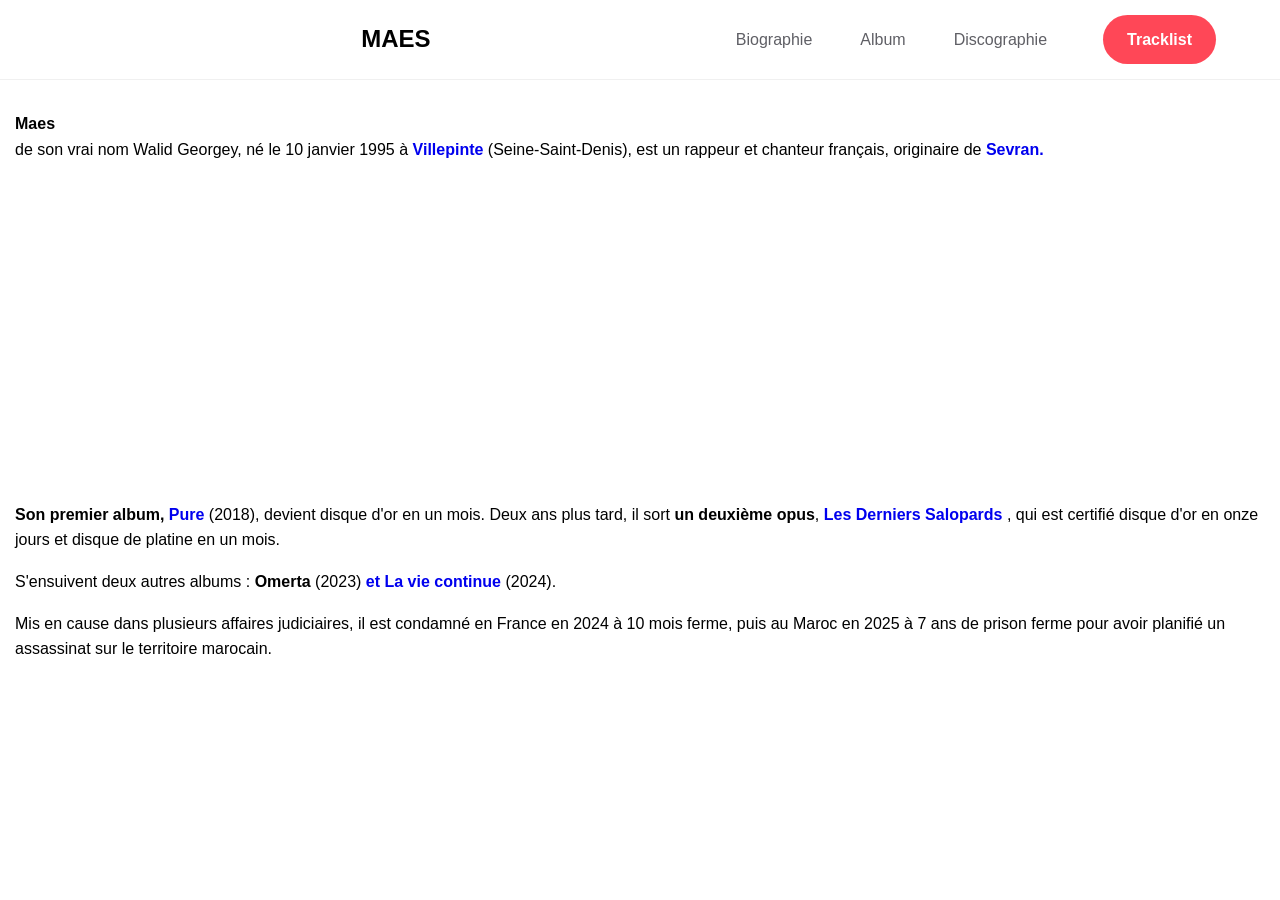
==== index.html @ 3427a64d "Add files via upload" ====
<!DOCTYPE html>
<html lang="fr">

<head>
    <meta charset="UTF-8">
    <meta name="viewport" content="width=device-width, initial-scale=1.0">
    <link rel="stylesheet" href="style.css">
    <title>Maes Pure</title>
</head>

<body>
    <header class="navbar">
        <div class="navbar__container">
            <a href="#" class="navbar__brand"><img class="img" src="media/photo_maes.jpg" alt=""></a>

            <button class="navbar__toggle" id="navbarToggle" aria-label="Open menu" aria-controls="navbarMenu"
                aria-expanded="false">&#x2630;</button>
            <h2>MAES</h2>
            <nav class="navbar__menu" id="navbarMenu">
                <ul class="navbar__list">
                    <li class="navbar__item"><a href="index.html" class="navbar__link">Biographie</a></li>
                    <li class="navbar__item"><a href="#" class="navbar__link">Album</a></li>
                    <li class="navbar__item"><a href="#" class="navbar__link">Discographie</a></li>
                    <li class="navbar__item navbar__item--cta">
                        <a href="tracklist.html" class="navbar__link navbar__link--cta">Tracklist</a>
                    </li>
                </ul>
            </nav>
        </div>
    </header>
    <main>

        <p><strong> Maes</strong><br>de son vrai nom Walid Georgey, né le 10 janvier 1995 à
            <strong><a href="https://fr.wikipedia.org/wiki/Villepinte_(Seine-Saint-Denis)"> Villepinte</a></strong>
            (Seine-Saint-Denis),
            est un rappeur et chanteur français, originaire de
            <strong><a href="https://fr.wikipedia.org/wiki/Sevran">Sevran.</a></strong>
        </p>
        <div style="width: 100%"><iframe width="40%" height="300" frameborder="0" scrolling="no" marginheight="0"
                marginwidth="0"
                src="https://maps.google.com/maps?width=100%25&amp;height=600&amp;hl=en&amp;q=sevran+(Carte%20de%20Sevran)&amp;t=&amp;z=14&amp;ie=UTF8&amp;iwloc=B&amp;output=embed"><a
                    href="https://www.mapsdirections.info/pl/mapa-populacji/"></a></iframe></div>

        <p><strong>Son premier album, <a
                    href="https://www.fnac.com/a12993599/Maes-Pure-Inclus-2-titres-bonus-CD-album">Pure</a> </strong>
            (2018), devient disque d'or en un mois. Deux ans plus tard, il sort <strong>un deuxième opus</strong>,
            <strong><a href="https://www.fnac.com/a14028341/Maes-Les-derniers-salopards-CD-album">Les Derniers
                    Salopards</a></strong> , qui est certifié disque d'or en onze jours et disque de platine en un mois.
        </p>

        <p>S'ensuivent deux autres albums : <strong><a href="https://www.fnac.com/a17751206/Maes-Omerta-CD-album"></a>Omerta</a></strong> (2023) <strong><a href="https://www.fnac.com/a20666385/Maes-La-vie-continue-CD-album">et La vie continue</a></strong> (2024).
        </p>
        Mis en cause dans plusieurs affaires judiciaires, il est condamné en France en 2024 à 10 mois ferme, puis au
        Maroc en 2025 à 7 ans de prison ferme pour avoir planifié un assassinat sur le territoire marocain.

    </main>
    <footer>

    </footer>
</body>
<script src="script.js"></script>

</html>
---- style.css ----
:root {
            --color-background: #ffffff;
            --color-text-primary: #1d1d1f;
            --color-link-secondary: #5f5f65; /* Muted color for secondary links */
            
            /* Bright, attention-grabbing CTA colors */
            --color-cta: #ff4757;
            --color-cta-text: #ffffff;
            --color-cta-shadow: rgba(255, 71, 87, 0.4);

            --font-family-sans-serif: "DM Sans", -apple-system, BlinkMacSystemFont, "Segoe UI", sans-serif;
            --font-weight-bold: 700;
            --navbar-height: 80px;
            --navbar-padding: 1.5rem;
            --container-width: 1200px;
            --transition-speed: 0.2s;
        }

        @import url('https://fonts.googleapis.com/css2?family=DM+Sans:wght@400;700&display=swap');
        
        /*
        ========================================
        Base & Page Styles
        ========================================
        */
        *, *::before, *::after { box-sizing: border-box; }
        body { margin: 0; font-family: var(--font-family-sans-serif); line-height: 1.6; }
        .content { height: 200vh; max-width: var(--container-width); margin: 0 auto; padding: calc(var(--navbar-height) + 2rem) var(--navbar-padding); }
        ul { list-style: none; margin: 0; padding: 0; }
        a { text-decoration: none; transition: color var(--transition-speed) ease; }

        /*
        ========================================
        Main Navbar Structure
        ========================================
        */
        .navbar {
            height: var(--navbar-height); display: flex; align-items: center;
            position: sticky; top: 0; z-index: 1000;
            background-color: var(--color-background); border-bottom: 1px solid #f0f0f0;
        }
        .navbar__container { display: flex; justify-content: space-between; align-items: center; width: 100%; max-width: var(--container-width); margin: 0 auto; padding: 0 var(--navbar-padding); }
        .navbar__brand { font-size: 1.5rem; font-weight: var(--font-weight-bold); color: var(--color-text-primary); }

        /*
        ========================================
        Mobile Menu & Links
        ========================================
        */
        .navbar__toggle { display: block; border: none; background: transparent; cursor: pointer; }
        .navbar__menu { display: none; position: absolute; top: var(--navbar-height); left: 0; width: 100%; background-color: var(--color-background); box-shadow: 0 8px 16px rgba(0,0,0,0.1); }
        .navbar__menu.is-active { display: block; }
        .navbar__item:not(:last-child) { border-bottom: 1px solid #f0f0f0; }

        /* Base styles for all links */
        .navbar__link { display: block; padding: 1.25rem var(--navbar-padding); font-weight: 500; }
        
        /* De-emphasized link color */
        .navbar__link:not(.navbar__link--cta) { color: var(--color-link-secondary); }
        .navbar__link:not(.navbar__link--cta):hover { color: var(--color-text-primary); }
        
        /* CTA button is distinct even on mobile */
        .navbar__link--cta { color: var(--color-cta); font-weight: var(--font-weight-bold); }
        
        :is(.navbar__toggle, .navbar__link):focus-visible { outline: 2px solid var(--color-cta); outline-offset: 2px; border-radius: 4px; }
        
        /*
        ========================================
        Desktop Styles & CTA Emphasis
        ========================================
        */
        @media (min-width: 768px) {
            .navbar__toggle { display: none; }
            .navbar__menu { display: flex; align-items: center; position: static; width: auto; background: none; box-shadow: none; }
            .navbar__list { display: flex; align-items: center; gap: 2rem; }
            .navbar__item:not(:last-child) { border: none; }
            .navbar__link { padding: 0.5rem; position: relative; }
            
            /* Subtle underline for secondary links on desktop */
            .navbar__link:not(.navbar__link--cta)::after {
                content: ''; position: absolute; bottom: -4px; left: 0;
                width: 0; height: 2px; background-color: var(--color-text-primary);
                transition: width var(--transition-speed) ease;
            }
            .navbar__link:not(.navbar__link--cta):hover::after,
            .navbar__link:not(.navbar__link--cta):focus::after { width: 100%; }
            
            /* --- THE CTA BUTTON --- */
            .navbar__item--cta { margin-left: 1rem; }
            .navbar__link--cta {
                color: var(--color-cta-text);
                background-color: var(--color-cta);
                padding: 0.75rem 1.5rem;
                border-radius: 50px;
                transition: transform var(--transition-speed) ease,
                            box-shadow var(--transition-speed) ease;
            }
            /* The "Lift & Glow" effect */
            .navbar__link--cta:hover, .navbar__link--cta:focus-visible {
                transform: translateY(-2px);
                box-shadow: 0 8px 20px var(--color-cta-shadow);
                color: var(--color-cta-text); /* Ensure text stays white on hover */
            }
        }

.img{
    height: 80px;
    border-radius: 50%;
}       
.h2{
    color: #f19925;
    text-align: center;
} 
.main{
    background-color: #191919;

}
main{
    padding: 15px;
}
a:hover{
background-color: #11b043;
color: red;
}
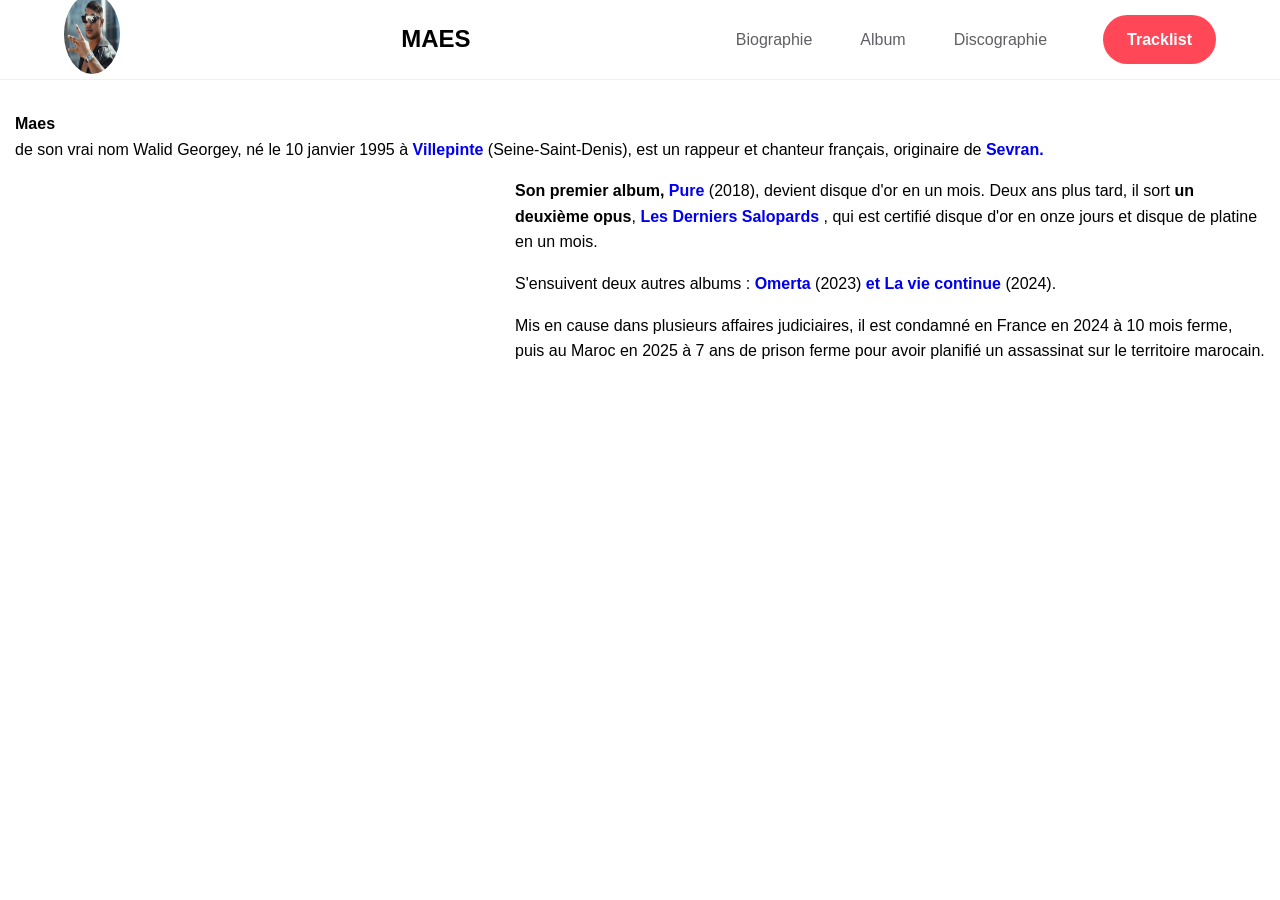
==== commit 0a2f136a: "Add files via upload" ====
--- a/index.html
+++ b/index.html
@@ -5,13 +5,13 @@
     <meta charset="UTF-8">
     <meta name="viewport" content="width=device-width, initial-scale=1.0">
     <link rel="stylesheet" href="style.css">
-    <title>Maes Pure</title>
+    <title>Maes </title>
 </head>
 
 <body>
     <header class="navbar">
         <div class="navbar__container">
-            <a href="#" class="navbar__brand"><img class="img" src="media/photo_maes.jpg" alt=""></a>
+            <a href="#" class="navbar__brand"><img class="img" src="photo_maes.jpg" alt=""></a>
 
             <button class="navbar__toggle" id="navbarToggle" aria-label="Open menu" aria-controls="navbarMenu"
                 aria-expanded="false">&#x2630;</button>
@@ -19,7 +19,7 @@
             <nav class="navbar__menu" id="navbarMenu">
                 <ul class="navbar__list">
                     <li class="navbar__item"><a href="index.html" class="navbar__link">Biographie</a></li>
-                    <li class="navbar__item"><a href="#" class="navbar__link">Album</a></li>
+                    <li class="navbar__item"><a href="album.html" class="navbar__link">Album</a></li>
                     <li class="navbar__item"><a href="#" class="navbar__link">Discographie</a></li>
                     <li class="navbar__item navbar__item--cta">
                         <a href="tracklist.html" class="navbar__link navbar__link--cta">Tracklist</a>
@@ -28,6 +28,16 @@
             </nav>
         </div>
     </header>
+
+
+
+
+
+
+
+
+
+
     <main>
 
         <p><strong> Maes</strong><br>de son vrai nom Walid Georgey, né le 10 janvier 1995 à
@@ -36,7 +46,7 @@
             est un rappeur et chanteur français, originaire de
             <strong><a href="https://fr.wikipedia.org/wiki/Sevran">Sevran.</a></strong>
         </p>
-        <div style="width: 100%"><iframe width="40%" height="300" frameborder="0" scrolling="no" marginheight="0"
+        <div style="width: 100%"><iframe class="flexs" width="40%" height="300" frameborder="0" scrolling="no" marginheight="0"
                 marginwidth="0"
                 src="https://maps.google.com/maps?width=100%25&amp;height=600&amp;hl=en&amp;q=sevran+(Carte%20de%20Sevran)&amp;t=&amp;z=14&amp;ie=UTF8&amp;iwloc=B&amp;output=embed"><a
                     href="https://www.mapsdirections.info/pl/mapa-populacji/"></a></iframe></div>
@@ -48,12 +58,21 @@
                     Salopards</a></strong> , qui est certifié disque d'or en onze jours et disque de platine en un mois.
         </p>
 
-        <p>S'ensuivent deux autres albums : <strong><a href="https://www.fnac.com/a17751206/Maes-Omerta-CD-album"></a>Omerta</a></strong> (2023) <strong><a href="https://www.fnac.com/a20666385/Maes-La-vie-continue-CD-album">et La vie continue</a></strong> (2024).
+        <p>S'ensuivent deux autres albums : <strong><a href="https://www.fnac.com/a17751206/Maes-Omerta-CD-album">Omerta</a></strong> (2023) <strong><a href="https://www.fnac.com/a20666385/Maes-La-vie-continue-CD-album">et La vie continue</a></strong> (2024).
         </p>
-        Mis en cause dans plusieurs affaires judiciaires, il est condamné en France en 2024 à 10 mois ferme, puis au
-        Maroc en 2025 à 7 ans de prison ferme pour avoir planifié un assassinat sur le territoire marocain.
+       <p> Mis en cause dans plusieurs affaires judiciaires, il est condamné en France en 2024 à 10 mois ferme, puis au
+        Maroc en 2025 à 7 ans de prison ferme pour avoir planifié un assassinat sur le territoire marocain.</p><br>
+        
+</main>
+        <!-- <ul>
+            <h2>Album</h2>
+            <li>Pure (2018)</li>
+            <li>Les Derniers Salopards (2020)</li>
+            <li>Réelle vie 3.0 (2021)</li>
+            <li>Omerta (2023)</li>
+            <li>La Vie Continue (2024)</li>
+        </ul> -->
 
-    </main>
     <footer>
 
     </footer>
--- a/style.css
+++ b/style.css
@@ -103,10 +103,7 @@
             }
         }
 
-.img{
-    height: 80px;
-    border-radius: 50%;
-}       
+     
 .h2{
     color: #f19925;
     text-align: center;
@@ -122,3 +119,116 @@
 background-color: #11b043;
 color: red;
 }
+.flexs{
+    float: left;
+    padding: 8px;
+}
+
+
+.container {
+  position: absolute;
+  height: 300px;
+  width: 600px;
+  top: 60px;
+  left: calc(50% - 300px);
+  display: flex;
+  padding-top: 50px;
+}
+
+.card {
+  display: flex;
+  height: 280px;
+  width: 200px;
+  background-color: #17141d;
+  border-radius: 10px;
+  box-shadow: -1rem 0 3rem #000;
+/*   margin-left: -50px; */
+  transition: 0.4s ease-out;
+  position: relative;
+  left: 0px;
+}
+
+.card:not(:first-child) {
+    margin-left: -50px;
+}
+
+.card:hover {
+  transform: translateY(-20px);
+  transition: 0.4s ease-out;
+}
+
+.card:hover ~ .card {
+  position: relative;
+  left: 50px;
+  transition: 0.4s ease-out;
+}
+
+.title {
+  color: white;
+  font-weight: 300;
+  position: absolute;
+  left: 20px;
+  top: 15px;
+}
+
+.bar {
+  position: absolute;
+  top: 100px;
+  left: 20px;
+  height: 5px;
+  width: 150px;
+}
+
+.emptybar {
+  background-color: #2e3033;
+  width: 100%;
+  height: 100%;
+}
+
+.filledbar {
+  position: absolute;
+  top: 0px;
+  z-index: 3;
+  width: 0px;
+  height: 100%;
+  background: rgb(0,154,217);
+  background: linear-gradient(90deg, rgba(0,154,217,1) 0%, rgba(217,147,0,1) 65%, rgba(255,186,0,1) 100%);
+  transition: 0.6s ease-out;
+}
+
+.card:hover .filledbar {
+  width: 120px;
+  transition: 0.4s ease-out;
+}
+
+.circle {
+  position: absolute;
+  top: 150px;
+  left: calc(50% - 60px);
+}
+
+.stroke {
+  stroke: white;
+  stroke-dasharray: 360;
+  stroke-dashoffset: 360;
+  transition: 0.6s ease-out;
+}
+
+svg {
+  fill: #17141d;
+  stroke-width: 2px;
+}
+
+.card:hover .stroke {
+  stroke-dashoffset: 100;
+  transition: 0.6s ease-out;
+}
+
+img{
+    width: 70%;
+}
+
+.img{
+    height: 80px;
+    border-radius: 50%;
+}  
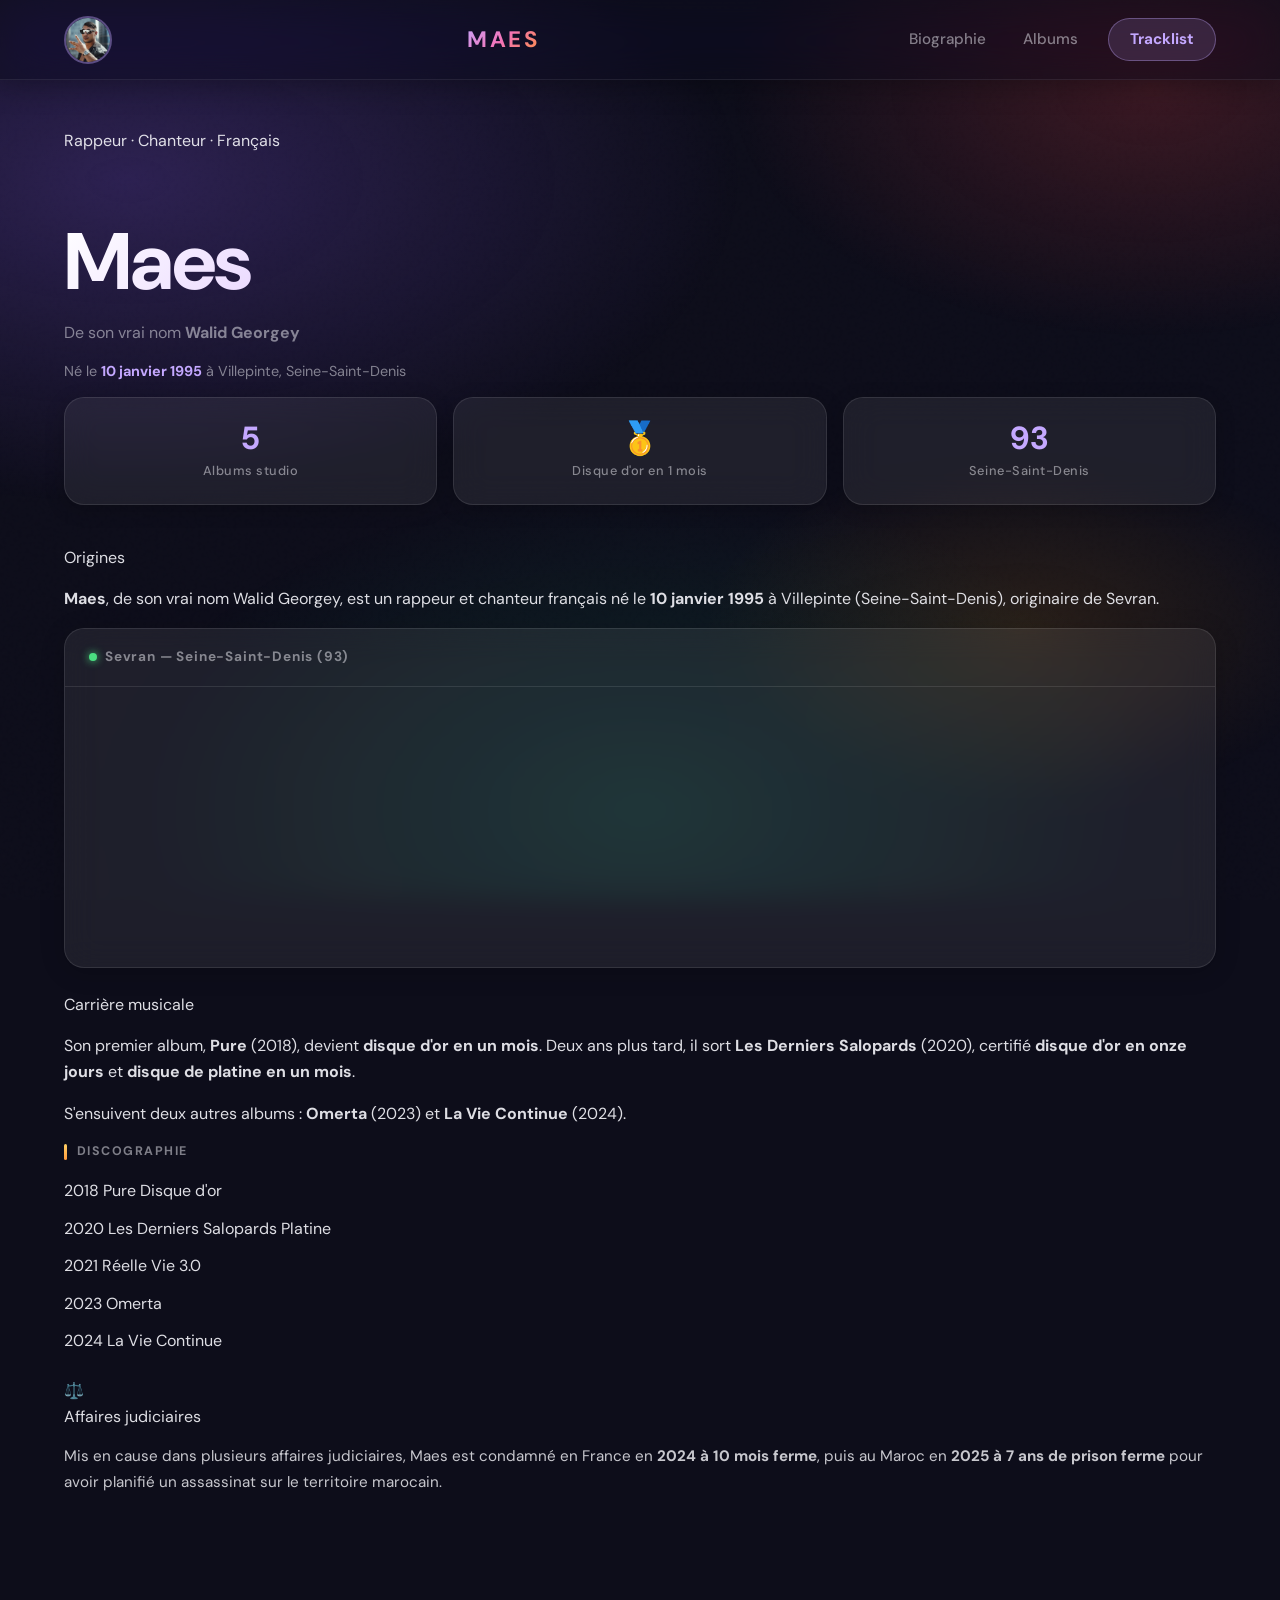
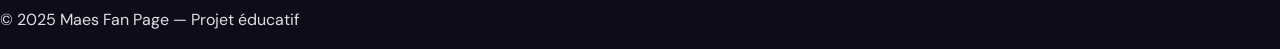
==== commit 28ba6177: "push" ====
--- a/index.html
+++ b/index.html
@@ -1,82 +1,180 @@
-<!DOCTYPE html>
-<html lang="fr">
-
-<head>
-    <meta charset="UTF-8">
-    <meta name="viewport" content="width=device-width, initial-scale=1.0">
-    <link rel="stylesheet" href="style.css">
-    <title>Maes </title>
-</head>
-
-<body>
-    <header class="navbar">
-        <div class="navbar__container">
-            <a href="#" class="navbar__brand"><img class="img" src="photo_maes.jpg" alt=""></a>
-
-            <button class="navbar__toggle" id="navbarToggle" aria-label="Open menu" aria-controls="navbarMenu"
-                aria-expanded="false">&#x2630;</button>
-            <h2>MAES</h2>
-            <nav class="navbar__menu" id="navbarMenu">
-                <ul class="navbar__list">
-                    <li class="navbar__item"><a href="index.html" class="navbar__link">Biographie</a></li>
-                    <li class="navbar__item"><a href="album.html" class="navbar__link">Album</a></li>
-                    <li class="navbar__item"><a href="#" class="navbar__link">Discographie</a></li>
-                    <li class="navbar__item navbar__item--cta">
-                        <a href="tracklist.html" class="navbar__link navbar__link--cta">Tracklist</a>
-                    </li>
-                </ul>
-            </nav>
-        </div>
-    </header>
-
-
-
-
-
-
-
-
-
-
-    <main>
-
-        <p><strong> Maes</strong><br>de son vrai nom Walid Georgey, né le 10 janvier 1995 à
-            <strong><a href="https://fr.wikipedia.org/wiki/Villepinte_(Seine-Saint-Denis)"> Villepinte</a></strong>
-            (Seine-Saint-Denis),
-            est un rappeur et chanteur français, originaire de
-            <strong><a href="https://fr.wikipedia.org/wiki/Sevran">Sevran.</a></strong>
-        </p>
-        <div style="width: 100%"><iframe class="flexs" width="40%" height="300" frameborder="0" scrolling="no" marginheight="0"
-                marginwidth="0"
-                src="https://maps.google.com/maps?width=100%25&amp;height=600&amp;hl=en&amp;q=sevran+(Carte%20de%20Sevran)&amp;t=&amp;z=14&amp;ie=UTF8&amp;iwloc=B&amp;output=embed"><a
-                    href="https://www.mapsdirections.info/pl/mapa-populacji/"></a></iframe></div>
-
-        <p><strong>Son premier album, <a
-                    href="https://www.fnac.com/a12993599/Maes-Pure-Inclus-2-titres-bonus-CD-album">Pure</a> </strong>
-            (2018), devient disque d'or en un mois. Deux ans plus tard, il sort <strong>un deuxième opus</strong>,
-            <strong><a href="https://www.fnac.com/a14028341/Maes-Les-derniers-salopards-CD-album">Les Derniers
-                    Salopards</a></strong> , qui est certifié disque d'or en onze jours et disque de platine en un mois.
-        </p>
-
-        <p>S'ensuivent deux autres albums : <strong><a href="https://www.fnac.com/a17751206/Maes-Omerta-CD-album">Omerta</a></strong> (2023) <strong><a href="https://www.fnac.com/a20666385/Maes-La-vie-continue-CD-album">et La vie continue</a></strong> (2024).
-        </p>
-       <p> Mis en cause dans plusieurs affaires judiciaires, il est condamné en France en 2024 à 10 mois ferme, puis au
-        Maroc en 2025 à 7 ans de prison ferme pour avoir planifié un assassinat sur le territoire marocain.</p><br>
-        
-</main>
-        <!-- <ul>
-            <h2>Album</h2>
-            <li>Pure (2018)</li>
-            <li>Les Derniers Salopards (2020)</li>
-            <li>Réelle vie 3.0 (2021)</li>
-            <li>Omerta (2023)</li>
-            <li>La Vie Continue (2024)</li>
-        </ul> -->
-
-    <footer>
-
-    </footer>
-</body>
-<script src="script.js"></script>
-
+<!DOCTYPE html>
+<html lang="fr">
+<head>
+    <meta charset="UTF-8">
+    <meta name="viewport" content="width=device-width, initial-scale=1.0">
+    <title>Maes — Biographie</title>
+    <link rel="preconnect" href="https://fonts.googleapis.com">
+    <link href="https://fonts.googleapis.com/css2?family=DM+Sans:wght@400;500;700&display=swap" rel="stylesheet">
+    <link rel="stylesheet" href="style.css">
+</head>
+<body>
+
+    <!-- NAVBAR -->
+    <header class="navbar">
+        <div class="navbar__container">
+            <a href="index.html" class="navbar__brand">
+                <img src="photo_maes.jpg" alt="Photo de Maes">
+            </a>
+
+            <button class="navbar__toggle" id="navbarToggle"
+                aria-label="Ouvrir le menu" aria-controls="navbarMenu" aria-expanded="false">
+                &#x2630;
+            </button>
+
+            <h2 class="navbar__title">MAES</h2>
+
+            <nav class="navbar__menu" id="navbarMenu">
+                <ul class="navbar__list">
+                    <li class="navbar__item">
+                        <a href="index.html" class="navbar__link">Biographie</a>
+                    </li>
+                    <li class="navbar__item">
+                        <a href="album.html" class="navbar__link">Albums</a>
+                    </li>
+                    <!-- <li class="navbar__item">
+                        <a href="#" class="navbar__link">Discographie</a>
+                    </li> -->
+                    <li class="navbar__item navbar__item--cta">
+                        <a href="tracklist.html" class="navbar__link navbar__link--cta">Tracklist</a>
+                    </li>
+                </ul>
+            </nav>
+        </div>
+    </header>
+    <!-- MAIN CONTENT -->
+    <main class="page-wrapper">
+
+        <!-- HERO -->
+        <section class="hero">
+            <span class="hero__tag">Rappeur · Chanteur · Français</span>
+            <h1 class="hero__name">Maes</h1>
+            <p class="hero__real-name">De son vrai nom <strong>Walid Georgey</strong></p>
+            <p class="hero__born">Né le <strong>10 janvier 1995</strong> à Villepinte, Seine-Saint-Denis</p>
+        </section>
+
+        <!-- STATS -->
+        <div class="stats" role="list">
+            <div class="stat-card" role="listitem">
+                <div class="stat-card__number">5</div>
+                <div class="stat-card__label">Albums studio</div>
+            </div>
+            <div class="stat-card" role="listitem">
+                <div class="stat-card__number">🥇</div>
+                <div class="stat-card__label">Disque d'or en 1 mois</div>
+            </div>
+            <div class="stat-card" role="listitem">
+                <div class="stat-card__number">93</div>
+                <div class="stat-card__label">Seine-Saint-Denis</div>
+            </div>
+        </div>
+
+        <!-- BIO CARD 1 -->
+        <article class="bio-card">
+            <div class="bio-card__title">Origines</div>
+            <p>
+                <strong>Maes</strong>, de son vrai nom Walid Georgey, est un rappeur et chanteur français
+                né le <strong>10 janvier 1995</strong> à
+                <a href="https://fr.wikipedia.org/wiki/Villepinte_(Seine-Saint-Denis)" target="_blank" rel="noopener">Villepinte</a>
+                (Seine-Saint-Denis), originaire de
+                <a href="https://fr.wikipedia.org/wiki/Sevran" target="_blank" rel="noopener">Sevran</a>.
+            </p>
+        </article>
+
+        <!-- MAP CARD -->
+        <div class="map-card">
+            <div class="map-card__header">
+                <div class="map-card__dot"></div>
+                Sevran — Seine-Saint-Denis (93)
+            </div>
+            <iframe
+                src="https://maps.google.com/maps?width=100%25&height=600&hl=fr&q=sevran&t=&z=14&ie=UTF8&iwloc=B&output=embed"
+                title="Carte de Sevran"
+                loading="lazy"
+                referrerpolicy="no-referrer-when-downgrade">
+            </iframe>
+        </div>
+
+        <!-- BIO CARD 2 -->
+        <article class="bio-card">
+            <div class="bio-card__title">Carrière musicale</div>
+            <p>
+                Son premier album,
+                <a href="https://www.fnac.com/a12993599/Maes-Pure-Inclus-2-titres-bonus-CD-album" target="_blank" rel="noopener"><strong>Pure</strong></a>
+                (2018), devient <strong>disque d'or en un mois</strong>.
+                Deux ans plus tard, il sort
+                <a href="https://www.fnac.com/a14028341/Maes-Les-derniers-salopards-CD-album" target="_blank" rel="noopener"><strong>Les Derniers Salopards</strong></a>
+                (2020), certifié <strong>disque d'or en onze jours</strong> et
+                <strong>disque de platine en un mois</strong>.
+            </p>
+            <p style="margin-top: 1rem;">
+                S'ensuivent deux autres albums :
+                <a href="https://www.fnac.com/a17751206/Maes-Omerta-CD-album" target="_blank" rel="noopener"><strong>Omerta</strong></a>
+                (2023) et
+                <a href="https://www.fnac.com/a20666385/Maes-La-vie-continue-CD-album" target="_blank" rel="noopener"><strong>La Vie Continue</strong></a>
+                (2024).
+            </p>
+        </article>
+
+        <!-- DISCOGRAPHY TIMELINE -->
+        <section class="timeline">
+            <div class="timeline__title">Discographie</div>
+            <ul class="timeline__list">
+                <li class="timeline__item">
+                    <span class="timeline__year">2018</span>
+                    <span class="timeline__album">Pure</span>
+                    <span class="timeline__badge badge--gold">Disque d'or</span>
+                </li>
+                <li class="timeline__item">
+                    <span class="timeline__year">2020</span>
+                    <span class="timeline__album">Les Derniers Salopards</span>
+                    <span class="timeline__badge badge--platinum">Platine</span>
+                </li>
+                <li class="timeline__item">
+                    <span class="timeline__year">2021</span>
+                    <span class="timeline__album">Réelle Vie 3.0</span>
+                </li>
+                <li class="timeline__item">
+                    <span class="timeline__year">2023</span>
+                    <span class="timeline__album">Omerta</span>
+                </li>
+                <li class="timeline__item">
+                    <span class="timeline__year">2024</span>
+                    <span class="timeline__album">La Vie Continue</span>
+                </li>
+            </ul>
+        </section>
+
+        <!-- ALERT CARD -->
+        <aside class="alert-card" role="note" aria-label="Affaires judiciaires">
+            <div class="alert-card__icon">⚖️</div>
+            <div>
+                <div class="alert-card__label">Affaires judiciaires</div>
+                <p>
+                    Mis en cause dans plusieurs affaires judiciaires, Maes est condamné en France en
+                    <strong>2024 à 10 mois ferme</strong>, puis au Maroc en <strong>2025 à 7 ans de prison ferme</strong>
+                    pour avoir planifié un assassinat sur le territoire marocain.
+                </p>
+            </div>
+        </aside>
+
+    </main>
+
+    <footer class="footer">
+        <p>© 2025 Maes Fan Page — Projet éducatif</p>
+    </footer>
+
+    <script>
+        document.addEventListener("DOMContentLoaded", function () {
+            const toggle = document.getElementById("navbarToggle");
+            const menu = document.getElementById("navbarMenu");
+            if (toggle && menu) {
+                toggle.addEventListener("click", function () {
+                    const open = menu.classList.toggle("is-active");
+                    toggle.setAttribute("aria-expanded", open);
+                });
+            }
+        });
+    </script>
+</body>
 </html>
--- a/style.css
+++ b/style.css
@@ -1,234 +1,821 @@
-:root {
-            --color-background: #ffffff;
-            --color-text-primary: #1d1d1f;
-            --color-link-secondary: #5f5f65; /* Muted color for secondary links */
-            
-            /* Bright, attention-grabbing CTA colors */
-            --color-cta: #ff4757;
-            --color-cta-text: #ffffff;
-            --color-cta-shadow: rgba(255, 71, 87, 0.4);
-
-            --font-family-sans-serif: "DM Sans", -apple-system, BlinkMacSystemFont, "Segoe UI", sans-serif;
-            --font-weight-bold: 700;
-            --navbar-height: 80px;
-            --navbar-padding: 1.5rem;
-            --container-width: 1200px;
-            --transition-speed: 0.2s;
-        }
-
-        @import url('https://fonts.googleapis.com/css2?family=DM+Sans:wght@400;700&display=swap');
-        
-        /*
-        ========================================
-        Base & Page Styles
-        ========================================
-        */
-        *, *::before, *::after { box-sizing: border-box; }
-        body { margin: 0; font-family: var(--font-family-sans-serif); line-height: 1.6; }
-        .content { height: 200vh; max-width: var(--container-width); margin: 0 auto; padding: calc(var(--navbar-height) + 2rem) var(--navbar-padding); }
-        ul { list-style: none; margin: 0; padding: 0; }
-        a { text-decoration: none; transition: color var(--transition-speed) ease; }
-
-        /*
-        ========================================
-        Main Navbar Structure
-        ========================================
-        */
-        .navbar {
-            height: var(--navbar-height); display: flex; align-items: center;
-            position: sticky; top: 0; z-index: 1000;
-            background-color: var(--color-background); border-bottom: 1px solid #f0f0f0;
-        }
-        .navbar__container { display: flex; justify-content: space-between; align-items: center; width: 100%; max-width: var(--container-width); margin: 0 auto; padding: 0 var(--navbar-padding); }
-        .navbar__brand { font-size: 1.5rem; font-weight: var(--font-weight-bold); color: var(--color-text-primary); }
-
-        /*
-        ========================================
-        Mobile Menu & Links
-        ========================================
-        */
-        .navbar__toggle { display: block; border: none; background: transparent; cursor: pointer; }
-        .navbar__menu { display: none; position: absolute; top: var(--navbar-height); left: 0; width: 100%; background-color: var(--color-background); box-shadow: 0 8px 16px rgba(0,0,0,0.1); }
-        .navbar__menu.is-active { display: block; }
-        .navbar__item:not(:last-child) { border-bottom: 1px solid #f0f0f0; }
-
-        /* Base styles for all links */
-        .navbar__link { display: block; padding: 1.25rem var(--navbar-padding); font-weight: 500; }
-        
-        /* De-emphasized link color */
-        .navbar__link:not(.navbar__link--cta) { color: var(--color-link-secondary); }
-        .navbar__link:not(.navbar__link--cta):hover { color: var(--color-text-primary); }
-        
-        /* CTA button is distinct even on mobile */
-        .navbar__link--cta { color: var(--color-cta); font-weight: var(--font-weight-bold); }
-        
-        :is(.navbar__toggle, .navbar__link):focus-visible { outline: 2px solid var(--color-cta); outline-offset: 2px; border-radius: 4px; }
-        
-        /*
-        ========================================
-        Desktop Styles & CTA Emphasis
-        ========================================
-        */
-        @media (min-width: 768px) {
-            .navbar__toggle { display: none; }
-            .navbar__menu { display: flex; align-items: center; position: static; width: auto; background: none; box-shadow: none; }
-            .navbar__list { display: flex; align-items: center; gap: 2rem; }
-            .navbar__item:not(:last-child) { border: none; }
-            .navbar__link { padding: 0.5rem; position: relative; }
-            
-            /* Subtle underline for secondary links on desktop */
-            .navbar__link:not(.navbar__link--cta)::after {
-                content: ''; position: absolute; bottom: -4px; left: 0;
-                width: 0; height: 2px; background-color: var(--color-text-primary);
-                transition: width var(--transition-speed) ease;
-            }
-            .navbar__link:not(.navbar__link--cta):hover::after,
-            .navbar__link:not(.navbar__link--cta):focus::after { width: 100%; }
-            
-            /* --- THE CTA BUTTON --- */
-            .navbar__item--cta { margin-left: 1rem; }
-            .navbar__link--cta {
-                color: var(--color-cta-text);
-                background-color: var(--color-cta);
-                padding: 0.75rem 1.5rem;
-                border-radius: 50px;
-                transition: transform var(--transition-speed) ease,
-                            box-shadow var(--transition-speed) ease;
-            }
-            /* The "Lift & Glow" effect */
-            .navbar__link--cta:hover, .navbar__link--cta:focus-visible {
-                transform: translateY(-2px);
-                box-shadow: 0 8px 20px var(--color-cta-shadow);
-                color: var(--color-cta-text); /* Ensure text stays white on hover */
-            }
-        }
-
-     
-.h2{
-    color: #f19925;
-    text-align: center;
-} 
-.main{
-    background-color: #191919;
-
-}
-main{
-    padding: 15px;
-}
-a:hover{
-background-color: #11b043;
-color: red;
-}
-.flexs{
-    float: left;
-    padding: 8px;
-}
-
-
-.container {
-  position: absolute;
-  height: 300px;
-  width: 600px;
-  top: 60px;
-  left: calc(50% - 300px);
-  display: flex;
-  padding-top: 50px;
-}
-
-.card {
-  display: flex;
-  height: 280px;
-  width: 200px;
-  background-color: #17141d;
-  border-radius: 10px;
-  box-shadow: -1rem 0 3rem #000;
-/*   margin-left: -50px; */
-  transition: 0.4s ease-out;
-  position: relative;
-  left: 0px;
-}
-
-.card:not(:first-child) {
-    margin-left: -50px;
-}
-
-.card:hover {
-  transform: translateY(-20px);
-  transition: 0.4s ease-out;
-}
-
-.card:hover ~ .card {
-  position: relative;
-  left: 50px;
-  transition: 0.4s ease-out;
-}
-
-.title {
-  color: white;
-  font-weight: 300;
-  position: absolute;
-  left: 20px;
-  top: 15px;
-}
-
-.bar {
-  position: absolute;
-  top: 100px;
-  left: 20px;
-  height: 5px;
-  width: 150px;
-}
-
-.emptybar {
-  background-color: #2e3033;
-  width: 100%;
-  height: 100%;
-}
-
-.filledbar {
-  position: absolute;
-  top: 0px;
-  z-index: 3;
-  width: 0px;
-  height: 100%;
-  background: rgb(0,154,217);
-  background: linear-gradient(90deg, rgba(0,154,217,1) 0%, rgba(217,147,0,1) 65%, rgba(255,186,0,1) 100%);
-  transition: 0.6s ease-out;
-}
-
-.card:hover .filledbar {
-  width: 120px;
-  transition: 0.4s ease-out;
-}
-
-.circle {
-  position: absolute;
-  top: 150px;
-  left: calc(50% - 60px);
-}
-
-.stroke {
-  stroke: white;
-  stroke-dasharray: 360;
-  stroke-dashoffset: 360;
-  transition: 0.6s ease-out;
-}
-
-svg {
-  fill: #17141d;
-  stroke-width: 2px;
-}
-
-.card:hover .stroke {
-  stroke-dashoffset: 100;
-  transition: 0.6s ease-out;
-}
-
-img{
-    width: 70%;
-}
-
-.img{
-    height: 80px;
-    border-radius: 50%;
-}  +/* ================================================
+   IMPORT FONT
+================================================ */
+@import url('https://fonts.googleapis.com/css2?family=DM+Sans:wght@300;400;500;700&display=swap');
+
+/* ================================================
+   VARIABLES
+================================================ */
+:root {
+    --color-background:      #0d0d1a;
+    --color-text-primary:    rgba(240, 240, 245, 0.92);
+    --color-text-muted:      rgba(240, 240, 245, 0.50);
+    --color-accent:          #c4a8ff;
+    --color-cta:             rgba(196, 168, 255, 0.15);
+    --color-cta-text:        #c4a8ff;
+    --color-cta-shadow:      rgba(196, 168, 255, 0.25);
+    --glass-bg:              rgba(255, 255, 255, 0.05);
+    --glass-border:          rgba(255, 255, 255, 0.10);
+    --blur:                  16px;
+    --radius:                20px;
+    --transition:            0.25s ease;
+    --navbar-height:         80px;
+    --container-width:       1200px;
+    --navbar-padding:        1.5rem;
+}
+
+/* ================================================
+   RESET & BASE
+================================================ */
+*, *::before, *::after { box-sizing: border-box; }
+
+body {
+    margin: 0;
+    font-family: 'DM Sans', -apple-system, BlinkMacSystemFont, 'Segoe UI', sans-serif;
+    line-height: 1.6;
+    min-height: 100vh;
+    background: var(--color-background);
+    color: var(--color-text-primary);
+    overflow-x: hidden;
+}
+
+ul  { list-style: none; margin: 0; padding: 0; }
+img { display: block; }
+
+a {
+    text-decoration: none;
+    color: inherit;
+    transition: color var(--transition);
+}
+
+/* ================================================
+   BACKGROUND ORBS
+================================================ */
+body::before {
+    content: '';
+    position: fixed;
+    inset: 0;
+    background:
+        radial-gradient(ellipse 80% 60% at 10% 20%, rgba(139, 92, 246, 0.25)  0%, transparent 60%),
+        radial-gradient(ellipse 60% 50% at 90% 10%, rgba(239, 68,  68,  0.20) 0%, transparent 55%),
+        radial-gradient(ellipse 70% 60% at 50% 90%, rgba(16,  185, 129, 0.15) 0%, transparent 60%),
+        radial-gradient(ellipse 50% 40% at 80% 70%, rgba(245, 158, 11,  0.12) 0%, transparent 50%);
+    z-index: 0;
+    pointer-events: none;
+}
+
+/* Grain subtil */
+body::after {
+    content: '';
+    position: fixed;
+    inset: 0;
+    background-image: url("data:image/svg+xml,%3Csvg viewBox='0 0 256 256' xmlns='http://www.w3.org/2000/svg'%3E%3Cfilter id='noise'%3E%3CfeTurbulence type='fractalNoise' baseFrequency='0.9' numOctaves='4' stitchTiles='stitch'/%3E%3C/filter%3E%3Crect width='100%25' height='100%25' filter='url(%23noise)' opacity='0.04'/%3E%3C/svg%3E");
+    opacity: 0.4;
+    z-index: 0;
+    pointer-events: none;
+}
+
+/* ================================================
+   GLASS UTILITY
+================================================ */
+.glass {
+    background:            var(--glass-bg);
+    border:                1px solid var(--glass-border);
+    backdrop-filter:       blur(var(--blur));
+    -webkit-backdrop-filter: blur(var(--blur));
+    border-radius:         var(--radius);
+}
+
+/* ================================================
+   NAVBAR
+================================================ */
+.navbar {
+    height: var(--navbar-height);
+    display: flex;
+    align-items: center;
+    position: sticky;
+    top: 0;
+    z-index: 1000;
+    background: rgba(13, 13, 26, 0.55);
+    backdrop-filter: blur(24px) saturate(180%);
+    -webkit-backdrop-filter: blur(24px) saturate(180%);
+    border-bottom: 1px solid rgba(255, 255, 255, 0.08);
+    box-shadow: 0 4px 30px rgba(0, 0, 0, 0.3);
+}
+
+.navbar__container {
+    display: flex;
+    justify-content: space-between;
+    align-items: center;
+    width: 100%;
+    max-width: var(--container-width);
+    margin: 0 auto;
+    padding: 0 var(--navbar-padding);
+}
+
+.navbar__brand { text-decoration: none; }
+
+.navbar__brand img {
+    height: 48px;
+    width: 48px;
+    border-radius: 50%;
+    object-fit: cover;
+    border: 2px solid rgba(196, 168, 255, 0.4);
+    transition: border-color 0.3s ease, box-shadow 0.3s ease;
+}
+
+.navbar__brand img:hover {
+    border-color: rgba(196, 168, 255, 0.9);
+    box-shadow: 0 0 16px rgba(196, 168, 255, 0.4);
+}
+
+.navbar__title {
+    font-size: 1.4rem;
+    font-weight: 700;
+    margin: 0;
+    background: linear-gradient(135deg, #c4a8ff 0%, #f472b6 50%, #fb923c 100%);
+    -webkit-background-clip: text;
+    -webkit-text-fill-color: transparent;
+    background-clip: text;
+    letter-spacing: 0.12em;
+}
+
+.navbar__toggle {
+    display: block;
+    border: 1px solid rgba(255, 255, 255, 0.15);
+    background: rgba(255, 255, 255, 0.07);
+    color: rgba(240, 240, 245, 0.88);
+    cursor: pointer;
+    border-radius: 8px;
+    padding: 0.4rem 0.7rem;
+    font-size: 1.1rem;
+    transition: background var(--transition);
+}
+
+.navbar__toggle:hover { background: rgba(255, 255, 255, 0.14); }
+
+.navbar__menu {
+    display: none;
+    position: absolute;
+    top: var(--navbar-height);
+    left: 0;
+    width: 100%;
+    background: rgba(13, 13, 26, 0.85);
+    backdrop-filter: blur(20px);
+    -webkit-backdrop-filter: blur(20px);
+    border-bottom: 1px solid rgba(255, 255, 255, 0.08);
+    box-shadow: 0 8px 32px rgba(0, 0, 0, 0.4);
+}
+
+.navbar__menu.is-active { display: block; }
+
+.navbar__item:not(:last-child) {
+    border-bottom: 1px solid rgba(255, 255, 255, 0.06);
+}
+
+.navbar__link {
+    display: block;
+    padding: 1.1rem var(--navbar-padding);
+    font-weight: 500;
+    font-size: 0.95rem;
+    color: var(--color-text-muted);
+    transition: color var(--transition), background var(--transition);
+}
+
+.navbar__link:hover {
+    color: var(--color-text-primary);
+    background: rgba(255, 255, 255, 0.05);
+}
+
+.navbar__link--cta {
+    color: var(--color-accent);
+    font-weight: 700;
+}
+
+:is(.navbar__toggle, .navbar__link):focus-visible {
+    outline: 2px solid var(--color-accent);
+    outline-offset: 2px;
+    border-radius: 4px;
+}
+
+@media (min-width: 768px) {
+    .navbar__toggle { display: none; }
+
+    .navbar__menu {
+        display: flex !important;
+        align-items: center;
+        position: static;
+        width: auto;
+        background: none;
+        backdrop-filter: none;
+        border: none;
+        box-shadow: none;
+    }
+
+    .navbar__list {
+        display: flex;
+        align-items: center;
+        gap: 0.5rem;
+    }
+
+    .navbar__item:not(:last-child) { border: none; }
+
+    .navbar__link {
+        padding: 0.5rem 0.9rem;
+        border-radius: 8px;
+    }
+
+    .navbar__link:hover {
+        background: rgba(255, 255, 255, 0.08);
+    }
+
+    .navbar__item--cta { margin-left: 0.5rem; }
+
+    .navbar__link--cta {
+        background: rgba(196, 168, 255, 0.15);
+        border: 1px solid rgba(196, 168, 255, 0.35);
+        padding: 0.55rem 1.3rem;
+        border-radius: 50px;
+        color: var(--color-accent);
+        transition: background var(--transition), box-shadow var(--transition), transform var(--transition);
+    }
+
+    .navbar__link--cta:hover {
+        background: rgba(196, 168, 255, 0.28);
+        box-shadow: 0 4px 20px var(--color-cta-shadow);
+        transform: translateY(-1px);
+    }
+}
+
+/* ================================================
+   PAGE WRAPPER
+================================================ */
+.page-wrapper {
+    position: relative;
+    z-index: 1;
+    max-width: var(--container-width);
+    margin: 0 auto;
+    padding: 3rem 1.5rem 5rem;
+}
+
+/* ================================================
+   PAGE HEADER
+================================================ */
+.page-header {
+    text-align: center;
+    margin-bottom: 3.5rem;
+}
+
+.page-header__eyebrow {
+    display: inline-block;
+    font-size: 0.78rem;
+    font-weight: 700;
+    letter-spacing: 0.2em;
+    text-transform: uppercase;
+    color: rgba(196, 168, 255, 0.8);
+    background: rgba(196, 168, 255, 0.1);
+    border: 1px solid rgba(196, 168, 255, 0.25);
+    padding: 0.35rem 1rem;
+    border-radius: 50px;
+    margin-bottom: 1rem;
+}
+
+.page-header__title {
+    font-size: clamp(2rem, 5vw, 3.2rem);
+    font-weight: 700;
+    margin: 0 0 0.75rem;
+    background: linear-gradient(135deg, #ffffff 0%, rgba(240, 240, 245, 0.75) 100%);
+    -webkit-background-clip: text;
+    -webkit-text-fill-color: transparent;
+    background-clip: text;
+    line-height: 1.2;
+}
+
+.page-header__subtitle {
+    font-size: 1rem;
+    color: var(--color-text-muted);
+    margin: 0;
+    font-weight: 400;
+}
+
+/* ================================================
+   HERO
+================================================ */
+.hero__name {
+    font-size: clamp(2.8rem, 8vw, 5rem);
+    font-weight: 700;
+    letter-spacing: -0.02em;
+    line-height: 1.05;
+    background: linear-gradient(135deg, #ffffff 0%, #d0a8ff 50%, #ff8591 100%);
+    -webkit-background-clip: text;
+    -webkit-text-fill-color: transparent;
+    background-clip: text;
+    margin-bottom: 0.5rem;
+}
+
+.hero__real-name {
+    font-size: 1rem;
+    color: var(--color-text-muted);
+    margin-bottom: 0.25rem;
+}
+
+.hero__born {
+    font-size: 0.9rem;
+    color: var(--color-text-muted);
+}
+
+.hero__born strong { color: var(--color-accent); }
+
+/* ================================================
+   STATS ROW
+================================================ */
+.stats {
+    display: grid;
+    grid-template-columns: repeat(3, 1fr);
+    gap: 1rem;
+    margin-bottom: 2.5rem;
+}
+
+.stat-card {
+    background: rgba(255, 255, 255, 0.07);
+    border: 1px solid var(--glass-border);
+    backdrop-filter: blur(var(--blur));
+    -webkit-backdrop-filter: blur(var(--blur));
+    border-radius: var(--radius);
+    padding: 1.4rem 1rem;
+    text-align: center;
+    box-shadow: 0 4px 20px rgba(0, 0, 0, 0.20);
+    transition: transform var(--transition), box-shadow var(--transition);
+}
+
+.stat-card:hover {
+    transform: translateY(-4px);
+    box-shadow: 0 10px 30px rgba(0, 0, 0, 0.30);
+}
+
+.stat-card__number {
+    font-size: 2rem;
+    font-weight: 700;
+    color: var(--color-accent);
+    line-height: 1.1;
+}
+
+.stat-card__label {
+    font-size: 0.8rem;
+    color: var(--color-text-muted);
+    margin-top: 0.3rem;
+    font-weight: 500;
+    letter-spacing: 0.04em;
+}
+
+/* ================================================
+   MAP CARD
+================================================ */
+.map-card {
+    background: rgba(255, 255, 255, 0.07);
+    border: 1px solid var(--glass-border);
+    backdrop-filter: blur(var(--blur));
+    -webkit-backdrop-filter: blur(var(--blur));
+    border-radius: var(--radius);
+    overflow: hidden;
+    margin-bottom: 1.5rem;
+    box-shadow: 0 4px 24px rgba(0, 0, 0, 0.20);
+}
+
+.map-card__header {
+    padding: 1.1rem 1.5rem;
+    border-bottom: 1px solid var(--glass-border);
+    display: flex;
+    align-items: center;
+    gap: 0.5rem;
+    font-size: 0.85rem;
+    font-weight: 700;
+    color: var(--color-text-muted);
+    letter-spacing: 0.06em;
+}
+
+.map-card__dot {
+    width: 8px;
+    height: 8px;
+    border-radius: 50%;
+    background: #4ade80;
+    box-shadow: 0 0 8px #4ade80;
+}
+
+.map-card iframe {
+    display: block;
+    width: 100%;
+    height: 280px;
+    border: none;
+}
+
+/* ================================================
+   ALERT CARD
+================================================ */
+.alert-card p {
+    font-size: 0.95rem;
+    color: rgba(240, 240, 245, 0.82);
+    line-height: 1.7;
+}
+
+/* ================================================
+   TIMELINE DISCOGRAPHIE
+================================================ */
+.timeline { margin-bottom: 1.5rem; }
+
+.timeline__title {
+    font-size: 0.78rem;
+    font-weight: 700;
+    letter-spacing: 0.12em;
+    text-transform: uppercase;
+    color: var(--color-text-muted);
+    margin-bottom: 1rem;
+    display: flex;
+    align-items: center;
+    gap: 0.6rem;
+}
+
+.timeline__title::before {
+    content: "";
+    display: inline-block;
+    width: 3px;
+    height: 16px;
+    border-radius: 4px;
+    background: linear-gradient(to bottom, #ffd166, #ff9a3c);
+}
+
+.timeline__list {
+    display: flex;
+    flex-direction: column;
+    gap: 0.75rem;
+}
+
+/* ================================================
+   GRILLE DES ALBUMS (album.html)
+================================================ */
+.albums-grid {
+    display: grid;
+    grid-template-columns: repeat(auto-fill, minmax(200px, 1fr));
+    gap: 1.5rem;
+}
+
+@media (min-width: 900px) {
+    .albums-grid { grid-template-columns: repeat(5, 1fr); }
+}
+
+@media (max-width: 480px) {
+    .albums-grid { grid-template-columns: repeat(2, 1fr); gap: 1rem; }
+}
+
+/* ================================================
+   CARTE ALBUM
+================================================ */
+.album-card {
+    position: relative;
+    background: var(--glass-bg);
+    backdrop-filter: blur(var(--blur)) saturate(160%);
+    -webkit-backdrop-filter: blur(var(--blur)) saturate(160%);
+    border: 1px solid var(--glass-border);
+    border-radius: var(--radius);
+    overflow: hidden;
+    display: flex;
+    flex-direction: column;
+    transition: transform 0.35s cubic-bezier(0.34, 1.56, 0.64, 1), box-shadow 0.35s ease, border-color 0.35s ease;
+    cursor: pointer;
+}
+
+.album-card:hover {
+    transform: translateY(-10px) scale(1.02);
+    box-shadow: 0 24px 60px rgba(0, 0, 0, 0.5), 0 0 0 1px rgba(255, 255, 255, 0.15);
+}
+
+.album-card--pure:hover      { box-shadow: 0 24px 60px rgba(139, 92,  246, 0.35), 0 0 0 1px rgba(139, 92,  246, 0.3); }
+.album-card--salopards:hover { box-shadow: 0 24px 60px rgba(239, 68,  68,  0.35), 0 0 0 1px rgba(239, 68,  68,  0.3); }
+.album-card--reelle:hover    { box-shadow: 0 24px 60px rgba(16,  185, 129, 0.35), 0 0 0 1px rgba(16,  185, 129, 0.3); }
+.album-card--omerta:hover    { box-shadow: 0 24px 60px rgba(245, 158, 11,  0.35), 0 0 0 1px rgba(245, 158, 11,  0.3); }
+.album-card--vie:hover       { box-shadow: 0 24px 60px rgba(244, 114, 182, 0.35), 0 0 0 1px rgba(244, 114, 182, 0.3); }
+
+.album-card__cover-wrapper {
+    position: relative;
+    width: 100%;
+    aspect-ratio: 1 / 1;
+    overflow: hidden;
+}
+
+.album-card__cover {
+    width: 100%;
+    height: 100%;
+    object-fit: cover;
+    display: block;
+    transition: transform 0.5s ease;
+}
+
+.album-card:hover .album-card__cover { transform: scale(1.08); }
+
+.album-card__cover-overlay {
+    position: absolute;
+    inset: 0;
+    background: linear-gradient(to bottom, transparent 40%, rgba(13, 13, 26, 0.85) 100%);
+}
+
+.album-card__body { padding: 1rem 1.1rem 0.7rem; }
+
+.album-card__year {
+    font-size: 0.72rem;
+    font-weight: 700;
+    letter-spacing: 0.1em;
+    text-transform: uppercase;
+    color: var(--color-text-muted);
+    margin: 0 0 0.3rem;
+}
+
+.album-card__title {
+    font-size: 1.05rem;
+    font-weight: 700;
+    color: rgba(240, 240, 245, 0.92);
+    margin: 0;
+    line-height: 1.3;
+}
+
+.album-card__tracks {
+    font-size: 0.8rem;
+    color: rgba(240, 240, 245, 0.45);
+    margin: 0;
+}
+
+.album-card__popularity { margin: 0.1rem 0 0.6rem; }
+
+.album-card__pop-label {
+    font-size: 0.7rem;
+    color: rgba(240, 240, 245, 0.4);
+    margin-bottom: 0.3rem;
+    display: flex;
+    justify-content: space-between;
+}
+
+.album-card__pop-track {
+    height: 3px;
+    background: rgba(255, 255, 255, 0.08);
+    border-radius: 99px;
+    overflow: hidden;
+}
+
+.album-card__pop-fill {
+    height: 100%;
+    border-radius: 99px;
+    transition: width 0.6s cubic-bezier(0.34, 1.56, 0.64, 1);
+}
+
+.album-card--pure      .album-card__pop-fill { background: linear-gradient(90deg, #8b5cf6, #c4a8ff); width: 72%; }
+.album-card--salopards .album-card__pop-fill { background: linear-gradient(90deg, #ef4444, #f87171); width: 88%; }
+.album-card--reelle    .album-card__pop-fill { background: linear-gradient(90deg, #10b981, #34d399); width: 65%; }
+.album-card--omerta    .album-card__pop-fill { background: linear-gradient(90deg, #f59e0b, #fbbf24); width: 79%; }
+.album-card--vie       .album-card__pop-fill { background: linear-gradient(90deg, #f472b6, #f9a8d4); width: 93%; }
+
+.album-card__spotify {
+    display: flex;
+    align-items: center;
+    justify-content: center;
+    gap: 8px;
+    margin: 0 1.1rem 1.1rem;
+    padding: 0.6rem 1rem;
+    background: linear-gradient(135deg, rgba(29, 185, 84, 0.25), rgba(29, 185, 84, 0.12));
+    border: 1px solid rgba(29, 185, 84, 0.35);
+    border-radius: 50px;
+    color: #4ade80;
+    font-size: 0.82rem;
+    font-weight: 600;
+    text-decoration: none;
+    transition: background var(--transition), box-shadow var(--transition), transform var(--transition), color var(--transition);
+    white-space: nowrap;
+}
+
+.album-card__spotify:hover {
+    background: linear-gradient(135deg, rgba(29, 185, 84, 0.45), rgba(29, 185, 84, 0.25));
+    box-shadow: 0 6px 20px rgba(29, 185, 84, 0.3);
+    transform: translateY(-1px);
+    color: #86efac;
+}
+
+.album-card__spotify svg { flex-shrink: 0; fill: currentColor; }
+
+@media (max-width: 480px) {
+    .album-card__title   { font-size: 0.9rem; }
+    .album-card__body    { padding: 0.8rem 0.8rem 0.6rem; }
+    .album-card__spotify { margin: 0 0.8rem 0.8rem; font-size: 0.75rem; padding: 0.5rem 0.7rem; }
+}
+
+/* ================================================
+   TABS ALBUM (tracklist.html)
+================================================ */
+.album-tabs {
+    display: flex;
+    flex-wrap: wrap;
+    gap: 0.6rem;
+    justify-content: center;
+    margin-bottom: 2.5rem;
+}
+
+.album-tab {
+    padding: 0.5rem 1.2rem;
+    border-radius: 50px;
+    border: 1px solid rgba(255, 255, 255, 0.12);
+    background: rgba(255, 255, 255, 0.05);
+    color: var(--color-text-muted);
+    font-size: 0.85rem;
+    font-weight: 600;
+    font-family: 'DM Sans', sans-serif;
+    cursor: pointer;
+    transition: all var(--transition);
+    letter-spacing: 0.03em;
+}
+
+.album-tab:hover {
+    background: rgba(255, 255, 255, 0.10);
+    color: var(--color-text-primary);
+    border-color: rgba(255, 255, 255, 0.2);
+}
+
+.album-tab.is-active { color: #fff; border-color: transparent; }
+
+.album-tab[data-album="pure"].is-active {
+    background: linear-gradient(135deg, rgba(139, 92,  246, 0.6), rgba(139, 92,  246, 0.3));
+    border-color: rgba(139, 92,  246, 0.5);
+    box-shadow: 0 4px 20px rgba(139, 92,  246, 0.3);
+}
+
+.album-tab[data-album="salopards"].is-active {
+    background: linear-gradient(135deg, rgba(239, 68,  68,  0.6), rgba(239, 68,  68,  0.3));
+    border-color: rgba(239, 68,  68,  0.5);
+    box-shadow: 0 4px 20px rgba(239, 68,  68,  0.3);
+}
+
+.album-tab[data-album="omerta"].is-active {
+    background: linear-gradient(135deg, rgba(245, 158, 11,  0.6), rgba(245, 158, 11,  0.3));
+    border-color: rgba(245, 158, 11,  0.5);
+    box-shadow: 0 4px 20px rgba(245, 158, 11,  0.3);
+}
+
+.album-tab[data-album="vie"].is-active {
+    background: linear-gradient(135deg, rgba(244, 114, 182, 0.6), rgba(244, 114, 182, 0.3));
+    border-color: rgba(244, 114, 182, 0.5);
+    box-shadow: 0 4px 20px rgba(244, 114, 182, 0.3);
+}
+
+/* ================================================
+   PANNEAU ALBUM (tracklist.html)
+================================================ */
+.album-panel { display: none; animation: fadeSlideIn 0.4s cubic-bezier(0.34, 1.56, 0.64, 1); }
+.album-panel.is-active { display: block; }
+
+@keyframes fadeSlideIn {
+    from { opacity: 0; transform: translateY(16px); }
+    to   { opacity: 1; transform: translateY(0); }
+}
+
+/* ================================================
+   ALBUM HEADER (tracklist.html)
+================================================ */
+.album-header {
+    display: flex;
+    align-items: center;
+    gap: 1.5rem;
+    background: rgba(255, 255, 255, 0.05);
+    backdrop-filter: blur(var(--blur)) saturate(160%);
+    -webkit-backdrop-filter: blur(var(--blur)) saturate(160%);
+    border: 1px solid var(--glass-border);
+    border-radius: var(--radius);
+    padding: 1.5rem;
+    margin-bottom: 1.5rem;
+}
+
+.album-header__cover {
+    width: 90px;
+    height: 90px;
+    border-radius: 12px;
+    object-fit: cover;
+    flex-shrink: 0;
+    box-shadow: 0 8px 24px rgba(0, 0, 0, 0.5);
+}
+
+.album-header__info { flex: 1; min-width: 0; }
+
+.album-header__eyebrow {
+    font-size: 0.72rem;
+    font-weight: 700;
+    letter-spacing: 0.15em;
+    text-transform: uppercase;
+    color: rgba(196, 168, 255, 0.7);
+    margin: 0 0 0.3rem;
+}
+
+.album-header__title {
+    font-size: 1.6rem;
+    font-weight: 700;
+    color: rgba(240, 240, 245, 0.95);
+    margin: 0 0 0.4rem;
+    line-height: 1.2;
+}
+
+.album-header__meta { display: flex; flex-wrap: wrap; gap: 0.5rem; }
+
+.album-header__tag {
+    font-size: 0.72rem;
+    font-weight: 600;
+    padding: 0.2rem 0.7rem;
+    border-radius: 50px;
+    background: rgba(255, 255, 255, 0.08);
+    border: 1px solid rgba(255, 255, 255, 0.12);
+    color: rgba(240, 240, 245, 0.6);
+    white-space: nowrap;
+}
+
+/* ================================================
+   WIDGET DEEZER
+================================================ */
+.deezer-wrapper {
+    background: rgba(255, 255, 255, 0.04);
+    backdrop-filter: blur(var(--blur)) saturate(160%);
+    -webkit-backdrop-filter: blur(var(--blur)) saturate(160%);
+    border: 1px solid rgba(255, 255, 255, 0.08);
+    border-radius: var(--radius);
+    overflow: hidden;
+    margin-bottom: 1.5rem;
+}
+
+.deezer-wrapper__header {
+    display: flex;
+    align-items: center;
+    gap: 0.6rem;
+    padding: 0.9rem 1.2rem;
+    border-bottom: 1px solid rgba(255, 255, 255, 0.07);
+}
+
+.deezer-wrapper__dot {
+    width: 10px;
+    height: 10px;
+    border-radius: 50%;
+}
+
+.deezer-wrapper__dot:nth-child(1) { background: rgba(239, 68,  68,  0.6); }
+.deezer-wrapper__dot:nth-child(2) { background: rgba(245, 158, 11,  0.6); }
+.deezer-wrapper__dot:nth-child(3) { background: rgba(16,  185, 129, 0.6); }
+
+.deezer-wrapper__label {
+    font-size: 0.78rem;
+    color: rgba(240, 240, 245, 0.4);
+    margin-left: auto;
+    font-weight: 500;
+    letter-spacing: 0.05em;
+}
+
+.deezer-wrapper iframe { display: block; width: 100%; border: none; }
+
+/* ================================================
+   BOUTON SPOTIFY (standalone)
+================================================ */
+.spotify-link {
+    display: inline-flex;
+    align-items: center;
+    gap: 8px;
+    padding: 0.65rem 1.4rem;
+    background: linear-gradient(135deg, rgba(29, 185, 84, 0.25), rgba(29, 185, 84, 0.12));
+    border: 1px solid rgba(29, 185, 84, 0.35);
+    border-radius: 50px;
+    color: #4ade80;
+    font-size: 0.85rem;
+    font-weight: 600;
+    font-family: 'DM Sans', sans-serif;
+    text-decoration: none;
+    transition: background var(--transition), box-shadow var(--transition), transform var(--transition);
+    margin-bottom: 3rem;
+}
+
+.spotify-link:hover {
+    background: linear-gradient(135deg, rgba(29, 185, 84, 0.45), rgba(29, 185, 84, 0.25));
+    box-shadow: 0 6px 20px rgba(29, 185, 84, 0.3);
+    transform: translateY(-2px);
+    color: #86efac;
+}
+
+.spotify-link svg { fill: currentColor; flex-shrink: 0; }
+
+/* ================================================
+   SÉPARATEUR
+================================================ */
+.section-divider {
+    height: 1px;
+    background: linear-gradient(90deg, transparent, rgba(255, 255, 255, 0.1), transparent);
+    margin: 0.5rem 0 2.5rem;
+}
+
+/* ================================================
+   RESPONSIVE — TRACKLIST
+================================================ */
+@media (max-width: 560px) {
+    .album-header { flex-direction: column; text-align: center; }
+    .album-header__meta { justify-content: center; }
+    .album-header__cover { width: 110px; height: 110px; }
+    .album-tabs { gap: 0.4rem; }
+    .album-tab  { padding: 0.45rem 0.9rem; font-size: 0.8rem; }
+}
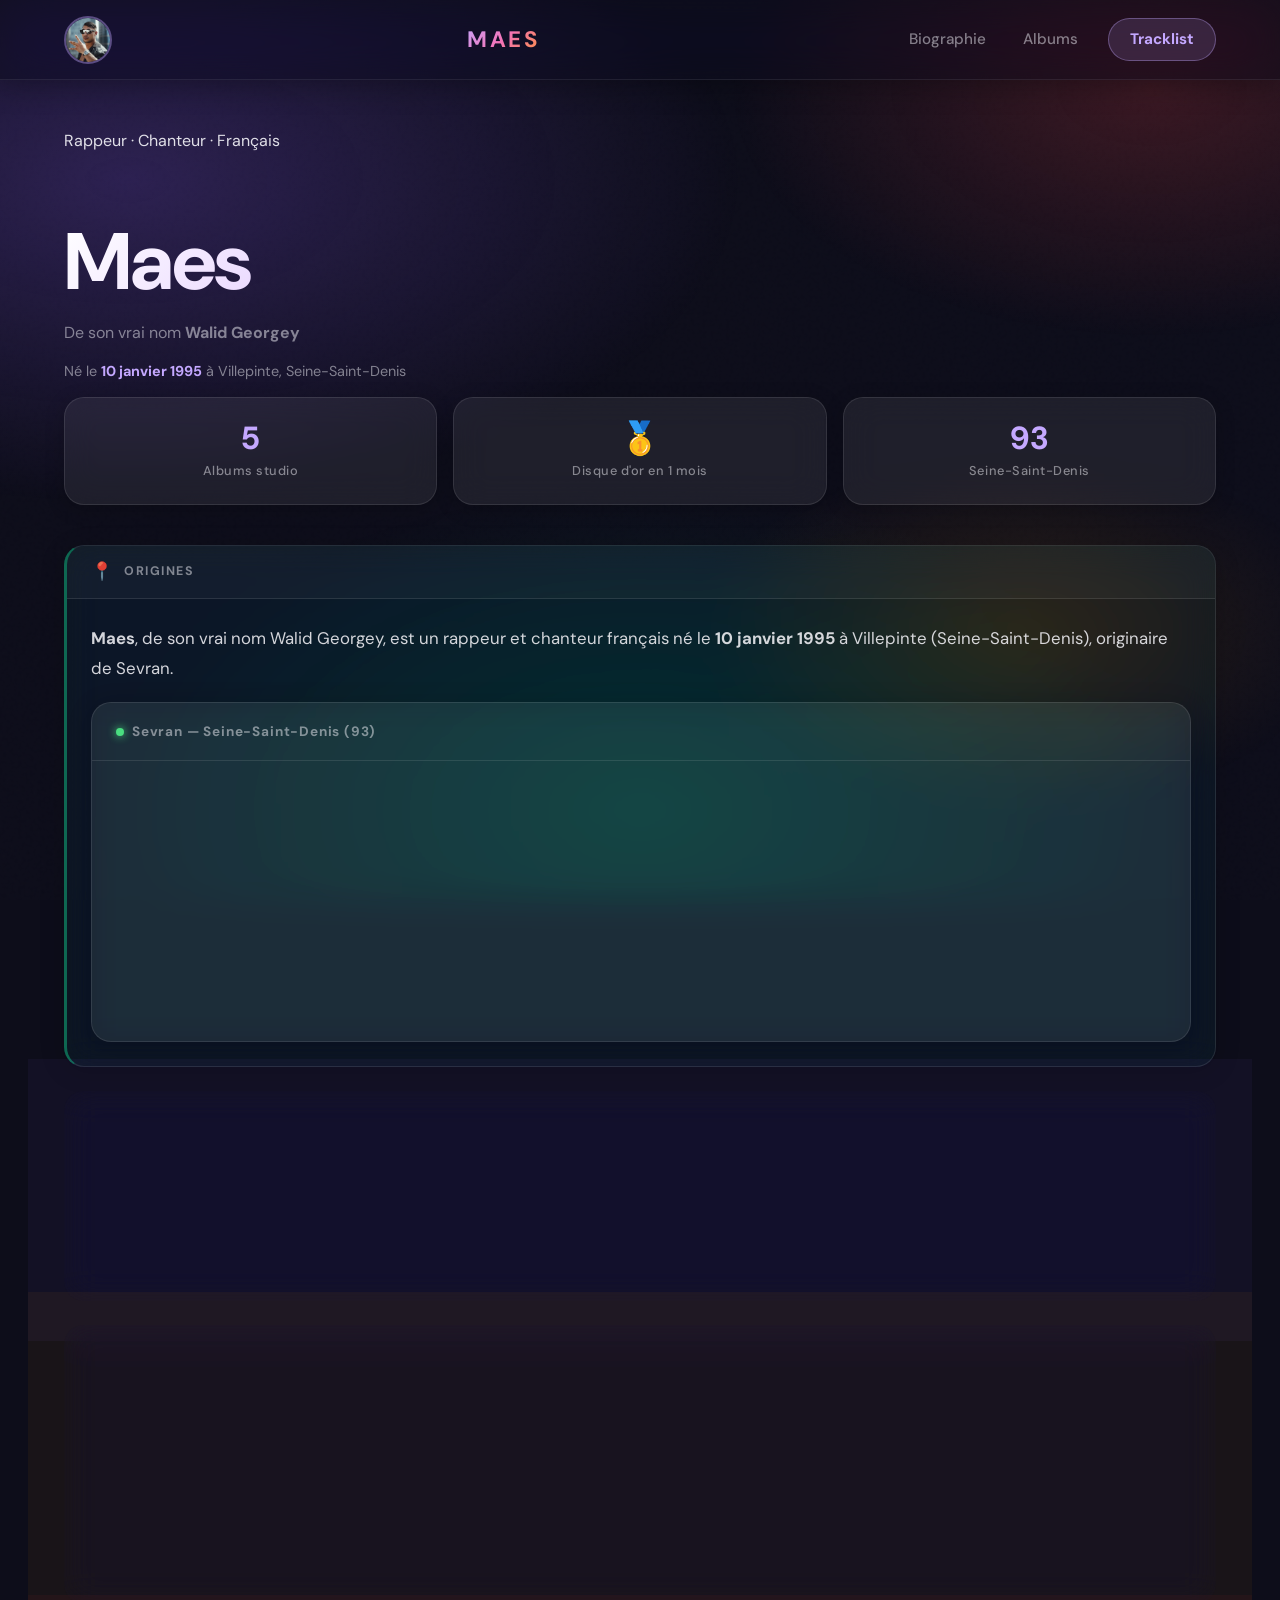
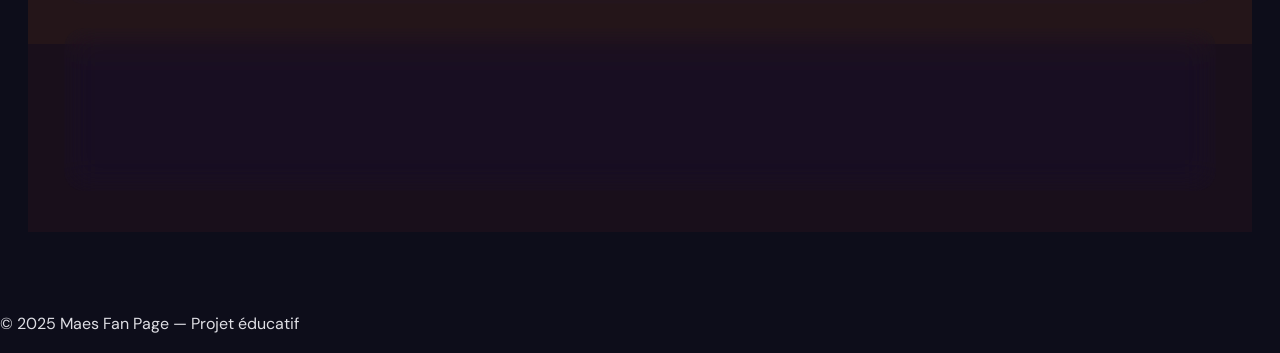
==== commit b380b9c5: "Add files via upload" ====
--- a/index.html
+++ b/index.html
@@ -16,14 +16,11 @@
             <a href="index.html" class="navbar__brand">
                 <img src="photo_maes.jpg" alt="Photo de Maes">
             </a>
-
             <button class="navbar__toggle" id="navbarToggle"
                 aria-label="Ouvrir le menu" aria-controls="navbarMenu" aria-expanded="false">
                 &#x2630;
             </button>
-
             <h2 class="navbar__title">MAES</h2>
-
             <nav class="navbar__menu" id="navbarMenu">
                 <ul class="navbar__list">
                     <li class="navbar__item">
@@ -32,9 +29,6 @@
                     <li class="navbar__item">
                         <a href="album.html" class="navbar__link">Albums</a>
                     </li>
-                    <!-- <li class="navbar__item">
-                        <a href="#" class="navbar__link">Discographie</a>
-                    </li> -->
                     <li class="navbar__item navbar__item--cta">
                         <a href="tracklist.html" class="navbar__link navbar__link--cta">Tracklist</a>
                     </li>
@@ -42,7 +36,7 @@
             </nav>
         </div>
     </header>
-    <!-- MAIN CONTENT -->
+
     <main class="page-wrapper">
 
         <!-- HERO -->
@@ -69,94 +63,111 @@
             </div>
         </div>
 
-        <!-- BIO CARD 1 -->
-        <article class="bio-card">
-            <div class="bio-card__title">Origines</div>
-            <p>
-                <strong>Maes</strong>, de son vrai nom Walid Georgey, est un rappeur et chanteur français
-                né le <strong>10 janvier 1995</strong> à
-                <a href="https://fr.wikipedia.org/wiki/Villepinte_(Seine-Saint-Denis)" target="_blank" rel="noopener">Villepinte</a>
-                (Seine-Saint-Denis), originaire de
-                <a href="https://fr.wikipedia.org/wiki/Sevran" target="_blank" rel="noopener">Sevran</a>.
-            </p>
-        </article>
+        <!-- SECTION : ORIGINES -->
+        <section class="section-block section-block--origins">
+            <div class="section-block__header">
+                <span class="section-block__icon">📍</span>
+                <span class="section-block__title">Origines</span>
+            </div>
+            <div class="section-block__body">
+                <p>
+                    <strong>Maes</strong>, de son vrai nom Walid Georgey, est un rappeur et chanteur français
+                    né le <strong>10 janvier 1995</strong> à
+                    <a href="https://fr.wikipedia.org/wiki/Villepinte_(Seine-Saint-Denis)" target="_blank" rel="noopener">Villepinte</a>
+                    (Seine-Saint-Denis), originaire de
+                    <a href="https://fr.wikipedia.org/wiki/Sevran" target="_blank" rel="noopener">Sevran</a>.
+                </p>
 
-        <!-- MAP CARD -->
-        <div class="map-card">
-            <div class="map-card__header">
-                <div class="map-card__dot"></div>
-                Sevran — Seine-Saint-Denis (93)
+                <!-- MAP intégrée dans la section Origines -->
+                <div class="map-card">
+                    <div class="map-card__header">
+                        <div class="map-card__dot"></div>
+                        Sevran — Seine-Saint-Denis (93)
+                    </div>
+                    <iframe
+                        src="https://maps.google.com/maps?width=100%25&height=600&hl=fr&q=sevran&t=&z=14&ie=UTF8&iwloc=B&output=embed"
+                        title="Carte de Sevran"
+                        loading="lazy"
+                        referrerpolicy="no-referrer-when-downgrade">
+                    </iframe>
+                </div>
             </div>
-            <iframe
-                src="https://maps.google.com/maps?width=100%25&height=600&hl=fr&q=sevran&t=&z=14&ie=UTF8&iwloc=B&output=embed"
-                title="Carte de Sevran"
-                loading="lazy"
-                referrerpolicy="no-referrer-when-downgrade">
-            </iframe>
-        </div>
-
-        <!-- BIO CARD 2 -->
-        <article class="bio-card">
-            <div class="bio-card__title">Carrière musicale</div>
-            <p>
-                Son premier album,
-                <a href="https://www.fnac.com/a12993599/Maes-Pure-Inclus-2-titres-bonus-CD-album" target="_blank" rel="noopener"><strong>Pure</strong></a>
-                (2018), devient <strong>disque d'or en un mois</strong>.
-                Deux ans plus tard, il sort
-                <a href="https://www.fnac.com/a14028341/Maes-Les-derniers-salopards-CD-album" target="_blank" rel="noopener"><strong>Les Derniers Salopards</strong></a>
-                (2020), certifié <strong>disque d'or en onze jours</strong> et
-                <strong>disque de platine en un mois</strong>.
-            </p>
-            <p style="margin-top: 1rem;">
-                S'ensuivent deux autres albums :
-                <a href="https://www.fnac.com/a17751206/Maes-Omerta-CD-album" target="_blank" rel="noopener"><strong>Omerta</strong></a>
-                (2023) et
-                <a href="https://www.fnac.com/a20666385/Maes-La-vie-continue-CD-album" target="_blank" rel="noopener"><strong>La Vie Continue</strong></a>
-                (2024).
-            </p>
-        </article>
-
-        <!-- DISCOGRAPHY TIMELINE -->
-        <section class="timeline">
-            <div class="timeline__title">Discographie</div>
-            <ul class="timeline__list">
-                <li class="timeline__item">
-                    <span class="timeline__year">2018</span>
-                    <span class="timeline__album">Pure</span>
-                    <span class="timeline__badge badge--gold">Disque d'or</span>
-                </li>
-                <li class="timeline__item">
-                    <span class="timeline__year">2020</span>
-                    <span class="timeline__album">Les Derniers Salopards</span>
-                    <span class="timeline__badge badge--platinum">Platine</span>
-                </li>
-                <li class="timeline__item">
-                    <span class="timeline__year">2021</span>
-                    <span class="timeline__album">Réelle Vie 3.0</span>
-                </li>
-                <li class="timeline__item">
-                    <span class="timeline__year">2023</span>
-                    <span class="timeline__album">Omerta</span>
-                </li>
-                <li class="timeline__item">
-                    <span class="timeline__year">2024</span>
-                    <span class="timeline__album">La Vie Continue</span>
-                </li>
-            </ul>
         </section>
 
-        <!-- ALERT CARD -->
-        <aside class="alert-card" role="note" aria-label="Affaires judiciaires">
-            <div class="alert-card__icon">⚖️</div>
-            <div>
-                <div class="alert-card__label">Affaires judiciaires</div>
+        <!-- SECTION : CARRIÈRE MUSICALE -->
+        <section class="section-block section-block--career">
+            <div class="section-block__header">
+                <span class="section-block__icon">🎤</span>
+                <span class="section-block__title">Carrière musicale</span>
+            </div>
+            <div class="section-block__body">
+                <p>
+                    Son premier album,
+                    <a href="https://www.fnac.com/a12993599/Maes-Pure-Inclus-2-titres-bonus-CD-album" target="_blank" rel="noopener"><strong>Pure</strong></a>
+                    (2018), devient <strong>disque d'or en un mois</strong>.
+                    Deux ans plus tard, il sort
+                    <a href="https://www.fnac.com/a14028341/Maes-Les-derniers-salopards-CD-album" target="_blank" rel="noopener"><strong>Les Derniers Salopards</strong></a>
+                    (2020), certifié <strong>disque d'or en onze jours</strong> et
+                    <strong>disque de platine en un mois</strong>.
+                </p>
+                <p style="margin-top: 1rem;">
+                    S'ensuivent deux autres albums :
+                    <a href="https://www.fnac.com/a17751206/Maes-Omerta-CD-album" target="_blank" rel="noopener"><strong>Omerta</strong></a>
+                    (2023) et
+                    <a href="https://www.fnac.com/a20666385/Maes-La-vie-continue-CD-album" target="_blank" rel="noopener"><strong>La Vie Continue</strong></a>
+                    (2024).
+                </p>
+            </div>
+        </section>
+
+        <!-- SECTION : DISCOGRAPHIE -->
+        <section class="section-block section-block--disco">
+            <div class="section-block__header">
+                <span class="section-block__icon">💿</span>
+                <span class="section-block__title">Discographie</span>
+            </div>
+            <div class="section-block__body">
+                <ul class="timeline__list">
+                    <li class="timeline__item">
+                        <span class="timeline__year">2018</span>
+                        <span class="timeline__album">Pure</span>
+                        <span class="timeline__badge badge--gold">Disque d'or</span>
+                    </li>
+                    <li class="timeline__item">
+                        <span class="timeline__year">2020</span>
+                        <span class="timeline__album">Les Derniers Salopards</span>
+                        <span class="timeline__badge badge--platinum">Platine</span>
+                    </li>
+                    <li class="timeline__item">
+                        <span class="timeline__year">2021</span>
+                        <span class="timeline__album">Réelle Vie 3.0</span>
+                    </li>
+                    <li class="timeline__item">
+                        <span class="timeline__year">2023</span>
+                        <span class="timeline__album">Omerta</span>
+                    </li>
+                    <li class="timeline__item">
+                        <span class="timeline__year">2024</span>
+                        <span class="timeline__album">La Vie Continue</span>
+                    </li>
+                </ul>
+            </div>
+        </section>
+
+        <!-- SECTION : AFFAIRES JUDICIAIRES -->
+        <section class="section-block section-block--legal">
+            <div class="section-block__header">
+                <span class="section-block__icon">⚖️</span>
+                <span class="section-block__title">Affaires judiciaires</span>
+            </div>
+            <div class="section-block__body">
                 <p>
                     Mis en cause dans plusieurs affaires judiciaires, Maes est condamné en France en
                     <strong>2024 à 10 mois ferme</strong>, puis au Maroc en <strong>2025 à 7 ans de prison ferme</strong>
                     pour avoir planifié un assassinat sur le territoire marocain.
                 </p>
             </div>
-        </aside>
+        </section>
 
     </main>
 
@@ -177,4 +188,4 @@
         });
     </script>
 </body>
-</html>+</html>
--- a/style.css
+++ b/style.css
@@ -819,3 +819,79 @@
     .album-tabs { gap: 0.4rem; }
     .album-tab  { padding: 0.45rem 0.9rem; font-size: 0.8rem; }
 }
+
+
+/* ================================================
+   SECTION BLOCKS (index.html)
+================================================ */
+.section-block {
+    border-radius: var(--radius);
+    border: 1px solid var(--glass-border);
+    backdrop-filter: blur(var(--blur)) saturate(160%);
+    -webkit-backdrop-filter: blur(var(--blur)) saturate(160%);
+    overflow: hidden;
+    margin-bottom: 1.5rem;
+    box-shadow: 0 4px 24px rgba(0, 0, 0, 0.20);
+}
+
+/* Couleur d'accent gauche selon la section */
+.section-block--origins { background: rgba(16,  185, 129, 0.05); border-left: 3px solid rgba(16,  185, 129, 0.5); }
+.section-block--career  { background: rgba(139,  92, 246, 0.05); border-left: 3px solid rgba(139,  92, 246, 0.5); }
+.section-block--disco   { background: rgba(245, 158,  11, 0.05); border-left: 3px solid rgba(245, 158,  11, 0.5); }
+.section-block--legal   { background: rgba(239,  68,  68, 0.05); border-left: 3px solid rgba(239,  68,  68, 0.5); }
+
+/* Header de section */
+.section-block__header {
+    display: flex;
+    align-items: center;
+    gap: 0.7rem;
+    padding: 1rem 1.5rem;
+    border-bottom: 1px solid var(--glass-border);
+    background: rgba(255, 255, 255, 0.03);
+}
+
+.section-block__icon {
+    font-size: 1.1rem;
+    line-height: 1;
+}
+
+.section-block__title {
+    font-size: 0.78rem;
+    font-weight: 700;
+    letter-spacing: 0.12em;
+    text-transform: uppercase;
+    color: var(--color-text-muted);
+}
+
+/* Corps de section */
+.section-block__body {
+    padding: 1.5rem;
+}
+
+.section-block__body p {
+    font-size: 1.05rem;
+    color: rgba(240, 240, 245, 0.88);
+    line-height: 1.8;
+    margin: 0;
+}
+
+/* Map intégrée dans section origines */
+.section-block__body .map-card {
+    margin-top: 1.2rem;
+    margin-bottom: 0;
+}
+
+/* Hover subtle sur chaque section */
+.section-block {
+    transition: box-shadow var(--transition), transform var(--transition);
+}
+.section-block:hover {
+    transform: translateY(-2px);
+    box-shadow: 0 8px 32px rgba(0, 0, 0, 0.28);
+}
+
+/* Accent couleur sur le hover du header selon section */
+.section-block--origins:hover { box-shadow: 0 8px 32px rgba(16,  185, 129, 0.12); }
+.section-block--career:hover  { box-shadow: 0 8px 32px rgba(139,  92, 246, 0.12); }
+.section-block--disco:hover   { box-shadow: 0 8px 32px rgba(245, 158,  11, 0.12); }
+.section-block--legal:hover   { box-shadow: 0 8px 32px rgba(239,  68,  68, 0.12); }
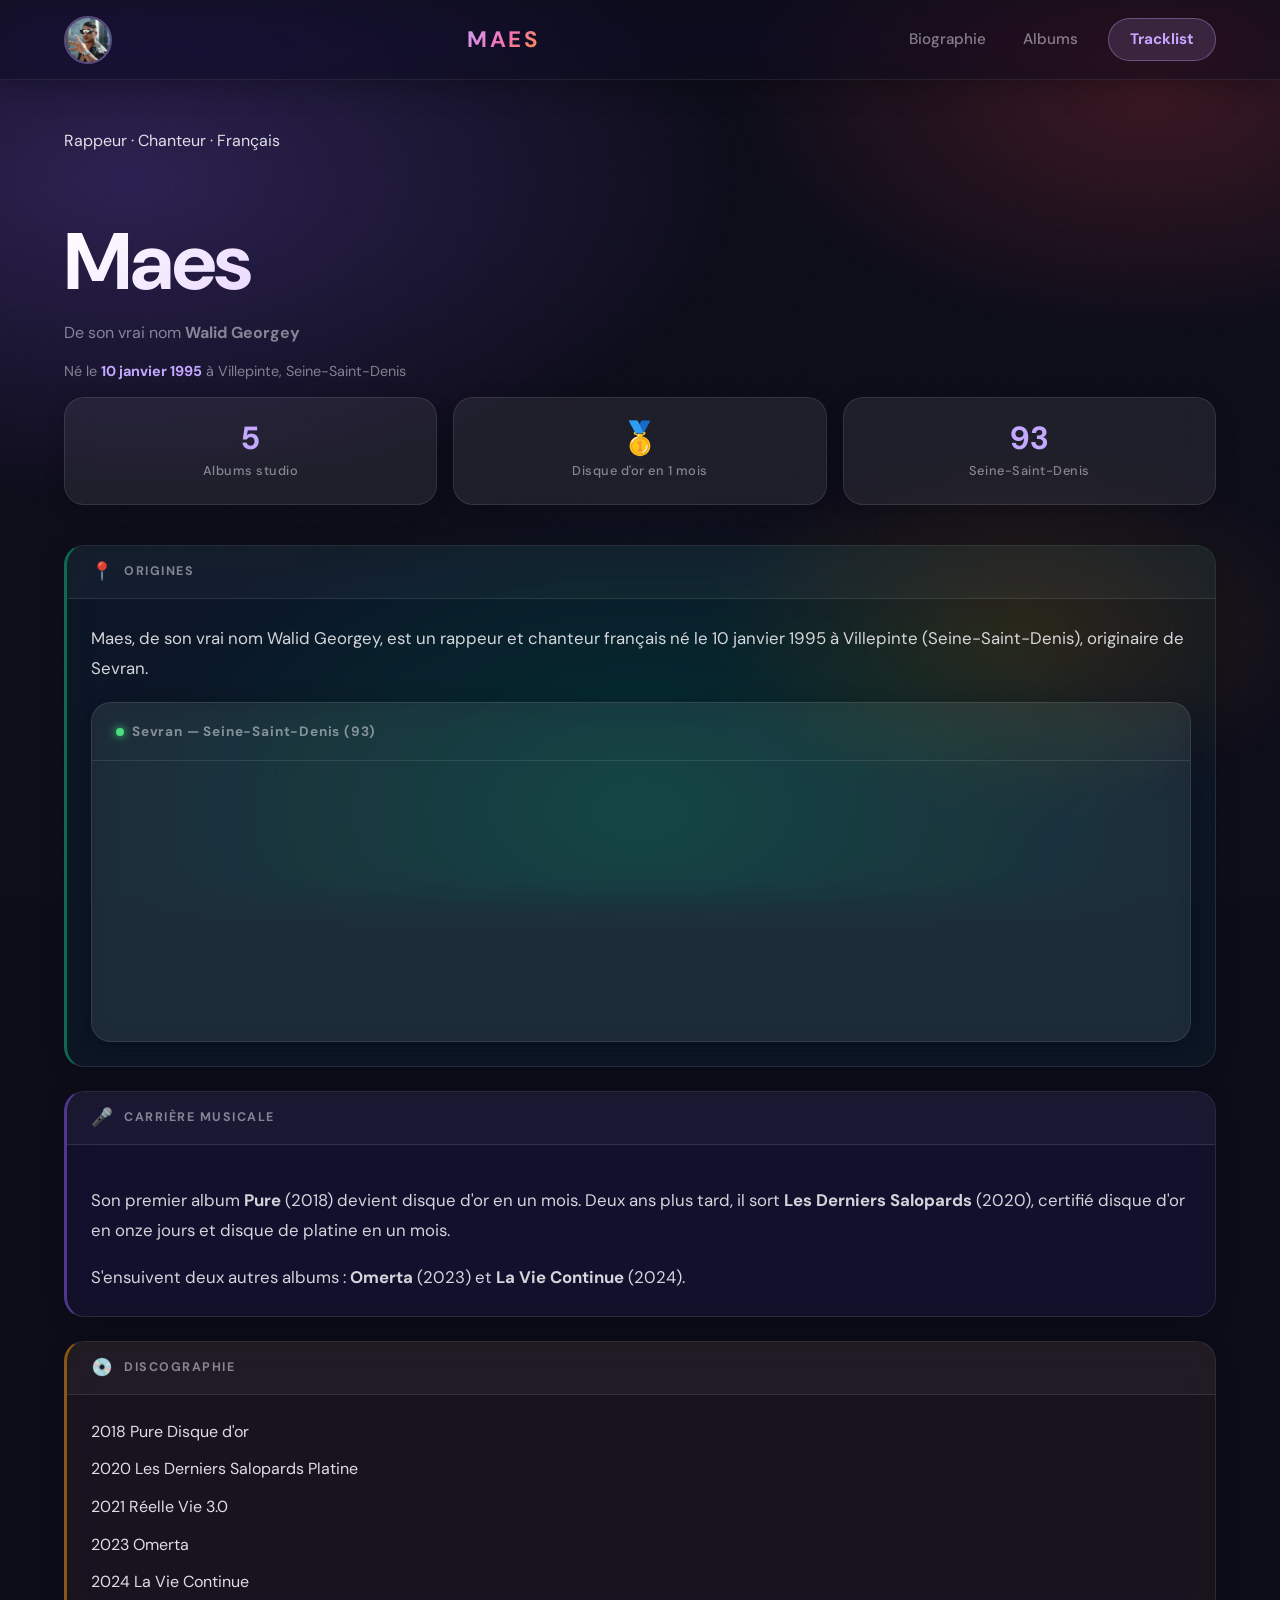
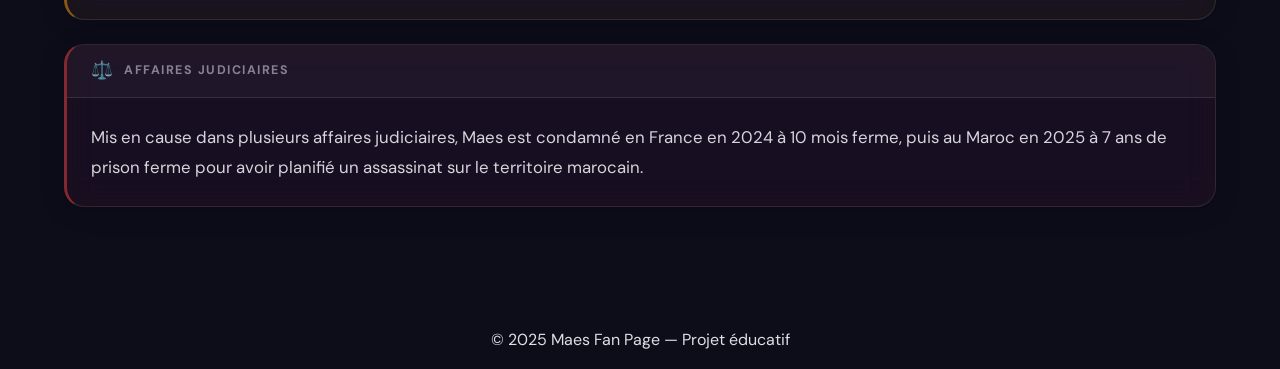
==== commit be7aa55d: "HTML statique à architecture data-driven" ====
--- a/index.html
+++ b/index.html
@@ -10,163 +10,59 @@
 </head>
 <body>
 
-    <!-- NAVBAR -->
+    <!-- NAVBAR injectée -->
     <header class="navbar">
-        <div class="navbar__container">
-            <a href="index.html" class="navbar__brand">
-                <img src="photo_maes.jpg" alt="Photo de Maes">
-            </a>
-            <button class="navbar__toggle" id="navbarToggle"
-                aria-label="Ouvrir le menu" aria-controls="navbarMenu" aria-expanded="false">
-                &#x2630;
-            </button>
-            <h2 class="navbar__title">MAES</h2>
-            <nav class="navbar__menu" id="navbarMenu">
-                <ul class="navbar__list">
-                    <li class="navbar__item">
-                        <a href="index.html" class="navbar__link">Biographie</a>
-                    </li>
-                    <li class="navbar__item">
-                        <a href="album.html" class="navbar__link">Albums</a>
-                    </li>
-                    <li class="navbar__item navbar__item--cta">
-                        <a href="tracklist.html" class="navbar__link navbar__link--cta">Tracklist</a>
-                    </li>
-                </ul>
-            </nav>
-        </div>
+        <div class="navbar__container" id="navbar-container"></div>
     </header>
 
     <main class="page-wrapper">
 
-        <!-- HERO -->
-        <section class="hero">
-            <span class="hero__tag">Rappeur · Chanteur · Français</span>
-            <h1 class="hero__name">Maes</h1>
-            <p class="hero__real-name">De son vrai nom <strong>Walid Georgey</strong></p>
-            <p class="hero__born">Né le <strong>10 janvier 1995</strong> à Villepinte, Seine-Saint-Denis</p>
-        </section>
+        <!-- HERO injecté -->
+        <section class="hero" id="hero-section"></section>
 
-        <!-- STATS -->
-        <div class="stats" role="list">
-            <div class="stat-card" role="listitem">
-                <div class="stat-card__number">5</div>
-                <div class="stat-card__label">Albums studio</div>
-            </div>
-            <div class="stat-card" role="listitem">
-                <div class="stat-card__number">🥇</div>
-                <div class="stat-card__label">Disque d'or en 1 mois</div>
-            </div>
-            <div class="stat-card" role="listitem">
-                <div class="stat-card__number">93</div>
-                <div class="stat-card__label">Seine-Saint-Denis</div>
-            </div>
-        </div>
+        <!-- STATS injectées -->
+        <div class="stats" id="stats-container" role="list"></div>
 
-        <!-- SECTION : ORIGINES -->
+        <!-- ORIGINES -->
         <section class="section-block section-block--origins">
             <div class="section-block__header">
                 <span class="section-block__icon">📍</span>
                 <span class="section-block__title">Origines</span>
             </div>
             <div class="section-block__body">
-                <p>
-                    <strong>Maes</strong>, de son vrai nom Walid Georgey, est un rappeur et chanteur français
-                    né le <strong>10 janvier 1995</strong> à
-                    <a href="https://fr.wikipedia.org/wiki/Villepinte_(Seine-Saint-Denis)" target="_blank" rel="noopener">Villepinte</a>
-                    (Seine-Saint-Denis), originaire de
-                    <a href="https://fr.wikipedia.org/wiki/Sevran" target="_blank" rel="noopener">Sevran</a>.
-                </p>
-
-                <!-- MAP intégrée dans la section Origines -->
-                <div class="map-card">
-                    <div class="map-card__header">
-                        <div class="map-card__dot"></div>
-                        Sevran — Seine-Saint-Denis (93)
-                    </div>
-                    <iframe
-                        src="https://maps.google.com/maps?width=100%25&height=600&hl=fr&q=sevran&t=&z=14&ie=UTF8&iwloc=B&output=embed"
-                        title="Carte de Sevran"
-                        loading="lazy"
-                        referrerpolicy="no-referrer-when-downgrade">
-                    </iframe>
-                </div>
+                <p id="origines-texte"></p>
+                <!-- MAP injectée -->
+                <div class="map-card" id="map-card"></div>
             </div>
         </section>
 
-        <!-- SECTION : CARRIÈRE MUSICALE -->
+        <!-- CARRIÈRE -->
         <section class="section-block section-block--career">
             <div class="section-block__header">
                 <span class="section-block__icon">🎤</span>
                 <span class="section-block__title">Carrière musicale</span>
             </div>
-            <div class="section-block__body">
-                <p>
-                    Son premier album,
-                    <a href="https://www.fnac.com/a12993599/Maes-Pure-Inclus-2-titres-bonus-CD-album" target="_blank" rel="noopener"><strong>Pure</strong></a>
-                    (2018), devient <strong>disque d'or en un mois</strong>.
-                    Deux ans plus tard, il sort
-                    <a href="https://www.fnac.com/a14028341/Maes-Les-derniers-salopards-CD-album" target="_blank" rel="noopener"><strong>Les Derniers Salopards</strong></a>
-                    (2020), certifié <strong>disque d'or en onze jours</strong> et
-                    <strong>disque de platine en un mois</strong>.
-                </p>
-                <p style="margin-top: 1rem;">
-                    S'ensuivent deux autres albums :
-                    <a href="https://www.fnac.com/a17751206/Maes-Omerta-CD-album" target="_blank" rel="noopener"><strong>Omerta</strong></a>
-                    (2023) et
-                    <a href="https://www.fnac.com/a20666385/Maes-La-vie-continue-CD-album" target="_blank" rel="noopener"><strong>La Vie Continue</strong></a>
-                    (2024).
-                </p>
-            </div>
+            <div class="section-block__body" id="carriere-body"></div>
         </section>
 
-        <!-- SECTION : DISCOGRAPHIE -->
+        <!-- DISCOGRAPHIE -->
         <section class="section-block section-block--disco">
             <div class="section-block__header">
                 <span class="section-block__icon">💿</span>
                 <span class="section-block__title">Discographie</span>
             </div>
             <div class="section-block__body">
-                <ul class="timeline__list">
-                    <li class="timeline__item">
-                        <span class="timeline__year">2018</span>
-                        <span class="timeline__album">Pure</span>
-                        <span class="timeline__badge badge--gold">Disque d'or</span>
-                    </li>
-                    <li class="timeline__item">
-                        <span class="timeline__year">2020</span>
-                        <span class="timeline__album">Les Derniers Salopards</span>
-                        <span class="timeline__badge badge--platinum">Platine</span>
-                    </li>
-                    <li class="timeline__item">
-                        <span class="timeline__year">2021</span>
-                        <span class="timeline__album">Réelle Vie 3.0</span>
-                    </li>
-                    <li class="timeline__item">
-                        <span class="timeline__year">2023</span>
-                        <span class="timeline__album">Omerta</span>
-                    </li>
-                    <li class="timeline__item">
-                        <span class="timeline__year">2024</span>
-                        <span class="timeline__album">La Vie Continue</span>
-                    </li>
-                </ul>
+                <ul class="timeline__list" id="timeline-list"></ul>
             </div>
         </section>
 
-        <!-- SECTION : AFFAIRES JUDICIAIRES -->
+        <!-- AFFAIRES JUDICIAIRES -->
         <section class="section-block section-block--legal">
             <div class="section-block__header">
                 <span class="section-block__icon">⚖️</span>
                 <span class="section-block__title">Affaires judiciaires</span>
             </div>
-            <div class="section-block__body">
-                <p>
-                    Mis en cause dans plusieurs affaires judiciaires, Maes est condamné en France en
-                    <strong>2024 à 10 mois ferme</strong>, puis au Maroc en <strong>2025 à 7 ans de prison ferme</strong>
-                    pour avoir planifié un assassinat sur le territoire marocain.
-                </p>
-            </div>
+            <div class="section-block__body" id="legal-body"></div>
         </section>
 
     </main>
@@ -175,17 +71,6 @@
         <p>© 2025 Maes Fan Page — Projet éducatif</p>
     </footer>
 
-    <script>
-        document.addEventListener("DOMContentLoaded", function () {
-            const toggle = document.getElementById("navbarToggle");
-            const menu = document.getElementById("navbarMenu");
-            if (toggle && menu) {
-                toggle.addEventListener("click", function () {
-                    const open = menu.classList.toggle("is-active");
-                    toggle.setAttribute("aria-expanded", open);
-                });
-            }
-        });
-    </script>
+    <script src="script.js"></script>
 </body>
 </html>
--- a/style.css
+++ b/style.css
@@ -874,7 +874,9 @@
     line-height: 1.8;
     margin: 0;
 }
-
+.footer{
+  text-align: center;
+}
 /* Map intégrée dans section origines */
 .section-block__body .map-card {
     margin-top: 1.2rem;
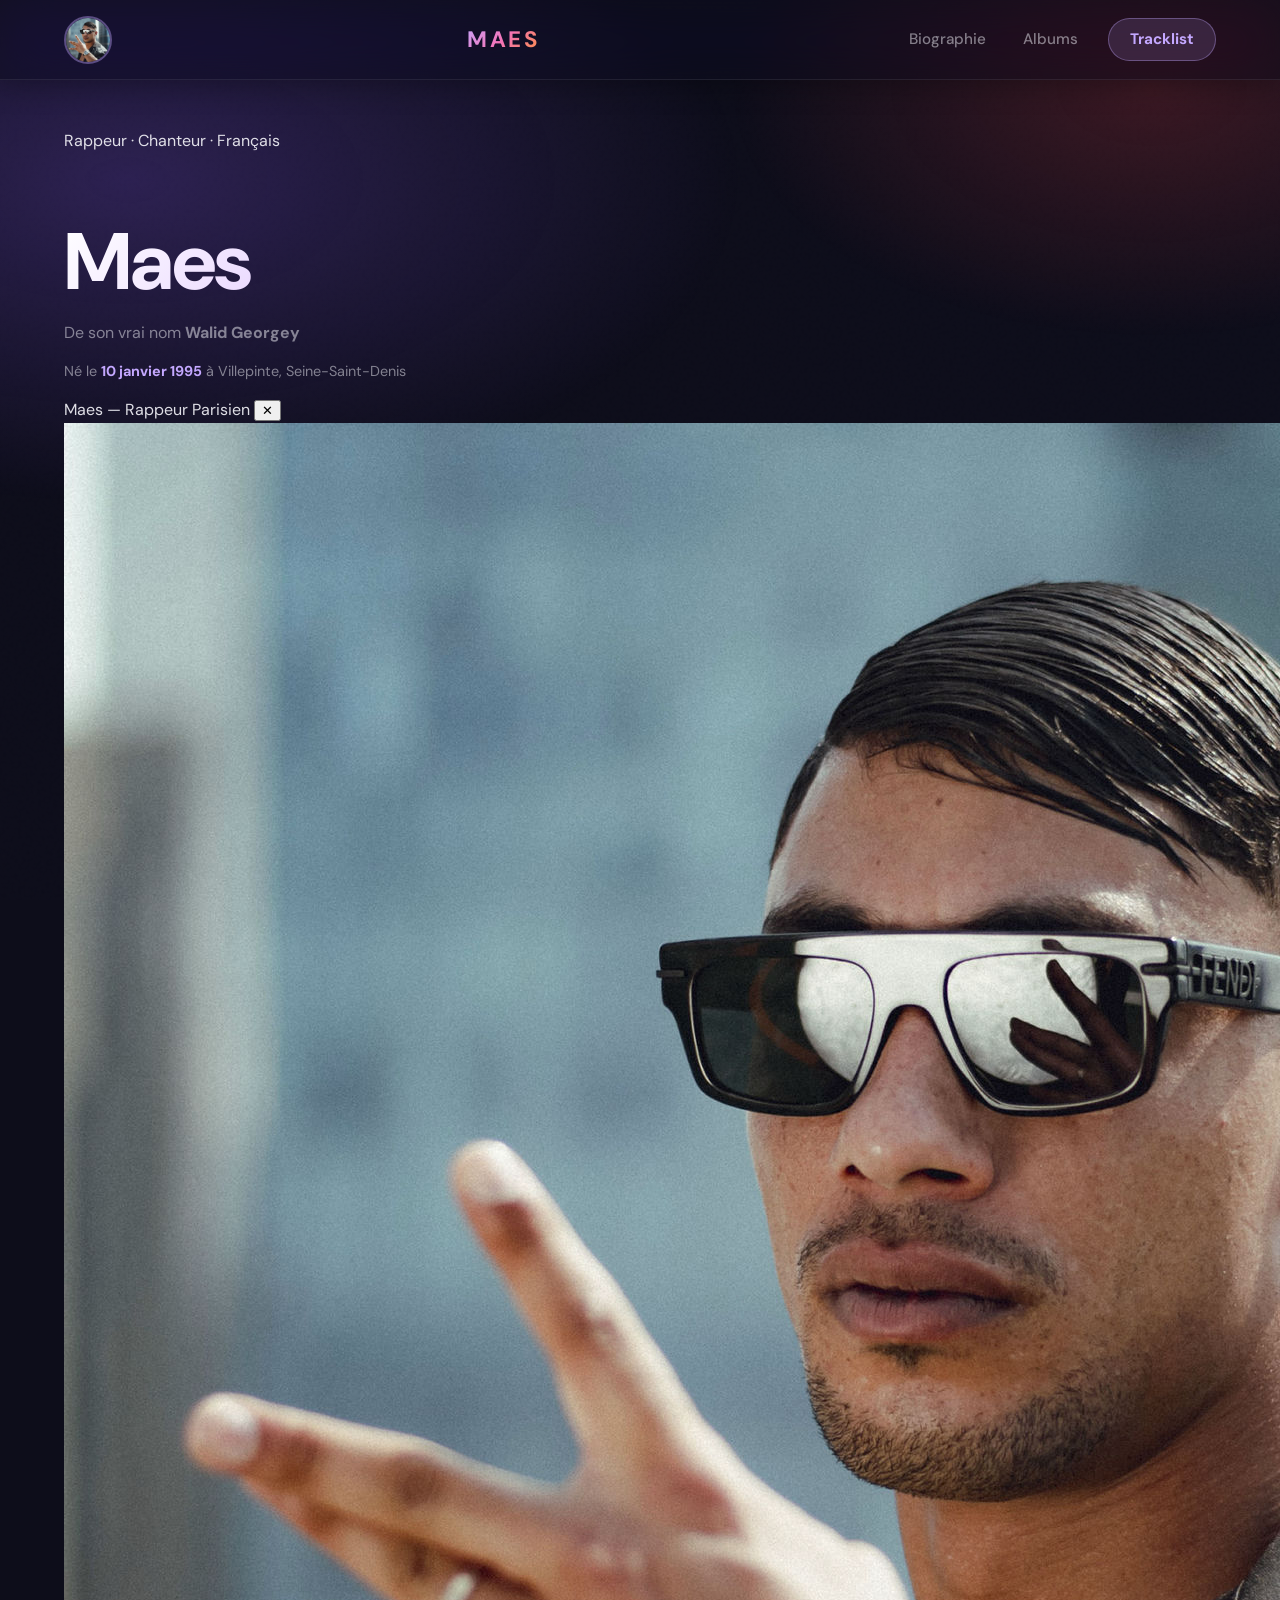
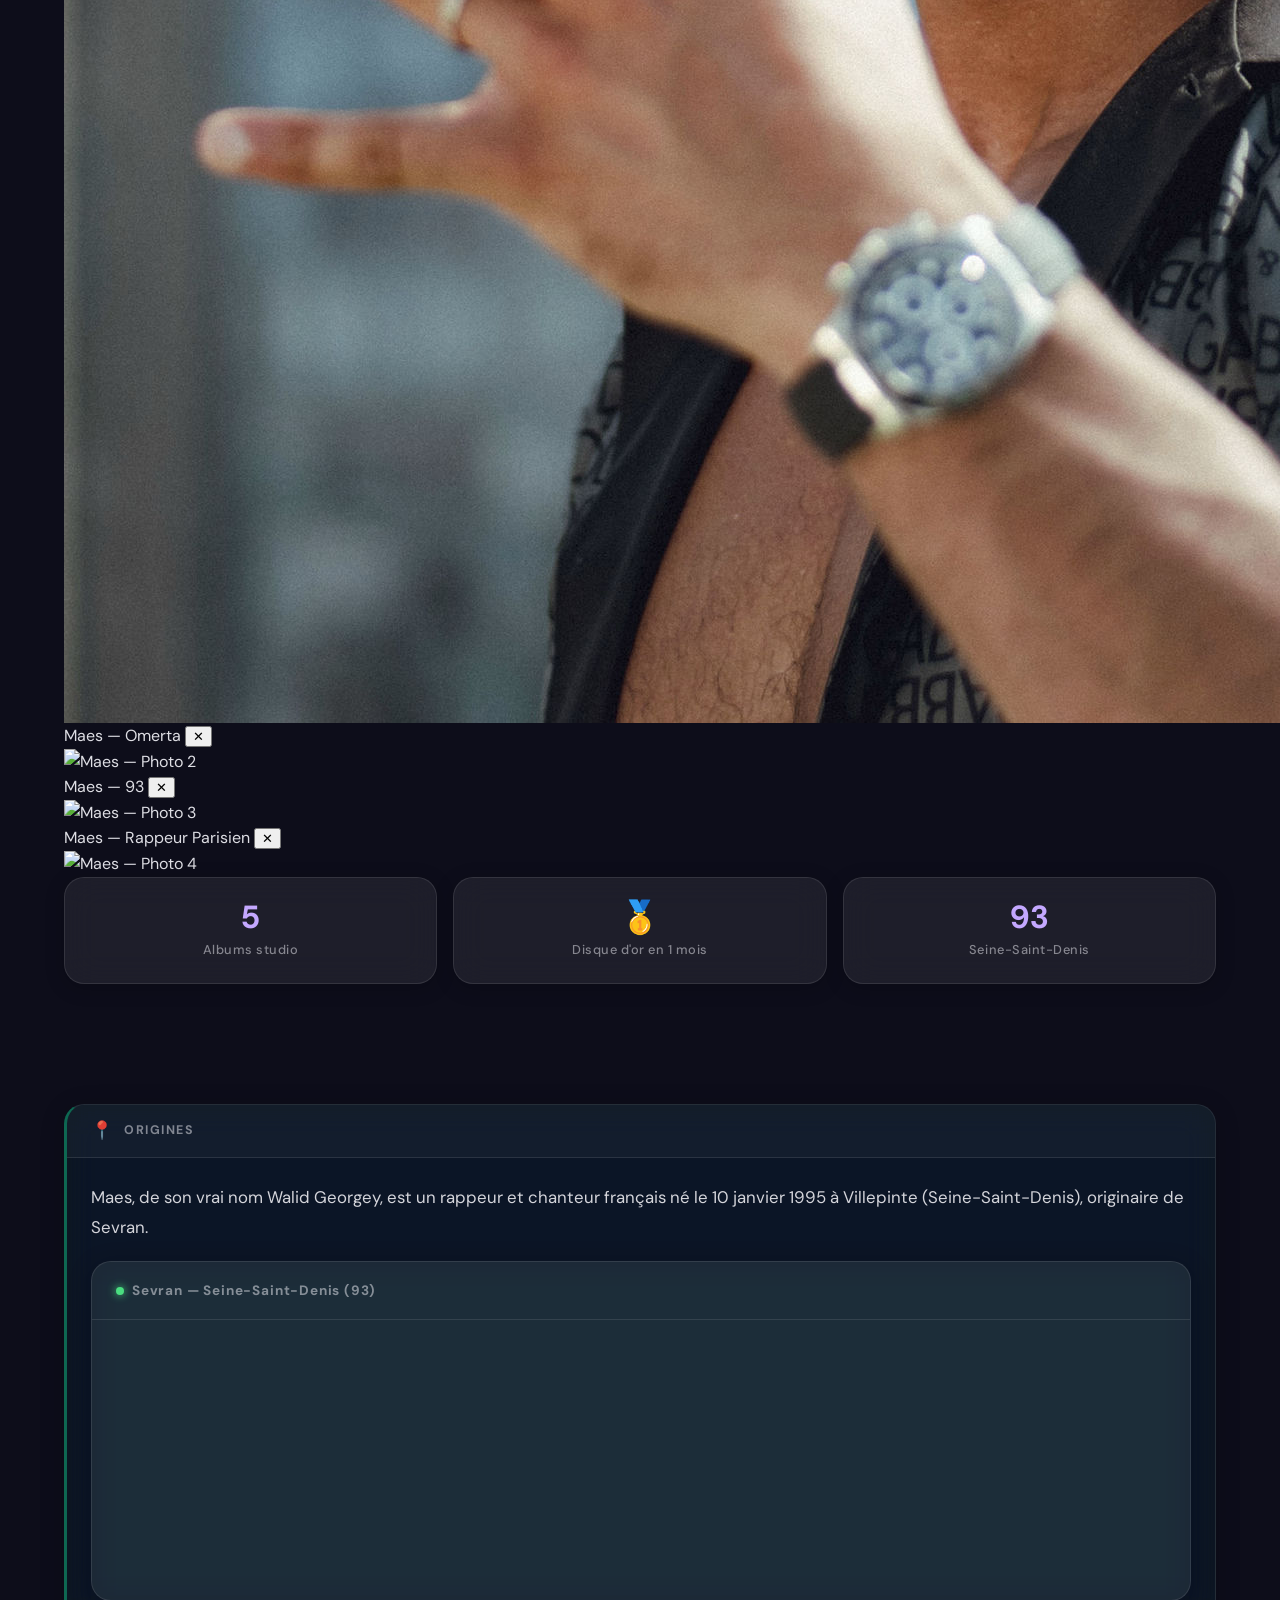
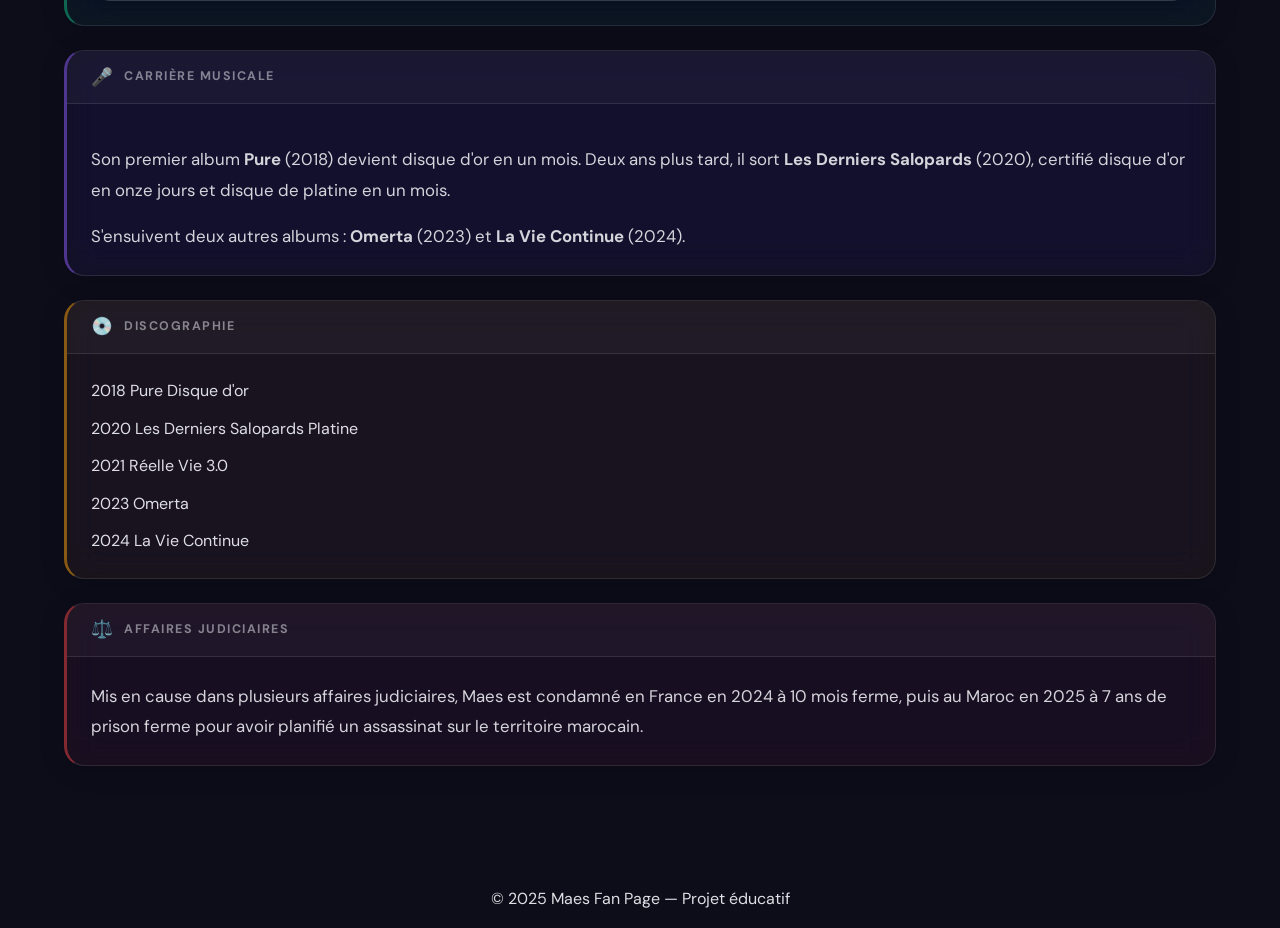
==== commit d96c0fd3: "Refactor index.html structure and add carousel tabs" ====
--- a/index.html
+++ b/index.html
@@ -1,5 +1,6 @@
 <!DOCTYPE html>
 <html lang="fr">
+
 <head>
     <meta charset="UTF-8">
     <meta name="viewport" content="width=device-width, initial-scale=1.0">
@@ -8,22 +9,75 @@
     <link href="https://fonts.googleapis.com/css2?family=DM+Sans:wght@400;500;700&display=swap" rel="stylesheet">
     <link rel="stylesheet" href="style.css">
 </head>
+
 <body>
 
-    <!-- NAVBAR injectée -->
+
     <header class="navbar">
         <div class="navbar__container" id="navbar-container"></div>
     </header>
 
     <main class="page-wrapper">
+        <section class="hero" id="hero-section"></section>
+<section class="hero" id="hero-section"></section>
 
-        <!-- HERO injecté -->
+<!-- CARROUSEL STYLE SAFARI TABS -->
+<section class="safari-tabs-carousel">
+    <div class="safari-tabs-carousel__container">
+        
+        <!-- TAB 1 -->
+        <div class="safari-tab" data-tab="1">
+            <div class="safari-tab__header">
+                <span class="safari-tab__title">Maes — Rappeur Parisien</span>
+                <button class="safari-tab__close" aria-label="Fermer">✕</button>
+            </div>
+            <img src="photo_maes.jpg" alt="Maes — Photo 1" class="safari-tab__image">
+        </div>
+
+        <!-- TAB 2 -->
+        <div class="safari-tab" data-tab="2">
+            <div class="safari-tab__header">
+                <span class="safari-tab__title">Maes — Omerta</span>
+                <button class="safari-tab__close" aria-label="Fermer">✕</button>
+            </div>
+            <img src="https://i.discogs.com/gMr8M6p8pHBYvJ8BD9sWZnlfnmPUxnQOpf5e1G2n99E/rs:fit/g:sm/q:90/h:600/w:600/czM6Ly9kaXNjb2dz/LWRhdGFiYXNlLWlt/YWdlcy9BLTY3MTcx/NzEtMTU0MzY3NDA1/Mi04MTIyLmpwZWc.jpeg" alt="Maes — Photo 2" class="safari-tab__image">
+        </div>
+
+        <!-- TAB 3 -->
+        <div class="safari-tab" data-tab="3">
+            <div class="safari-tab__header">
+                <span class="safari-tab__title">Maes — 93</span>
+                <button class="safari-tab__close" aria-label="Fermer">✕</button>
+            </div>
+            <img src="https://static.fnac-static.com/multimedia/Images/FR/NR/57/c4/d3/13878359/1540-1/tsp20211110165109/Reelle-vie-3-0.jpg" alt="Maes — Photo 3" class="safari-tab__image">
+        </div>
+
+        <!-- TAB 4 -->
+        <div class="safari-tab" data-tab="4">
+            <div class="safari-tab__header">
+                <span class="safari-tab__title">Maes — Rappeur Parisien</span>
+                <button class="safari-tab__close" aria-label="Fermer">✕</button>
+            </div>
+            <img src="https://i.pinimg.com/236x/01/13/5d/01135d43e8f379a77f9715a223a4b6b2.jpg" alt="Maes — Photo 4" class="safari-tab__image">
+        </div>
+
+    </div>
+
+    <!-- INDICATEURS -->
+    <div class="safari-carousel__indicators" id="carousel-indicators"></div>
+</section>
+
+<div class="stats" id="stats-container" role="list"></div>
+
+        
+
+        <div class="stats" id="stats-container" role="list"></div>
+
         <section class="hero" id="hero-section"></section>
 
-        <!-- STATS injectées -->
+
         <div class="stats" id="stats-container" role="list"></div>
 
-        <!-- ORIGINES -->
         <section class="section-block section-block--origins">
             <div class="section-block__header">
                 <span class="section-block__icon">📍</span>
@@ -31,12 +85,11 @@
             </div>
             <div class="section-block__body">
                 <p id="origines-texte"></p>
-                <!-- MAP injectée -->
+
                 <div class="map-card" id="map-card"></div>
             </div>
         </section>
 
-        <!-- CARRIÈRE -->
         <section class="section-block section-block--career">
             <div class="section-block__header">
                 <span class="section-block__icon">🎤</span>
@@ -45,7 +98,7 @@
             <div class="section-block__body" id="carriere-body"></div>
         </section>
 
-        <!-- DISCOGRAPHIE -->
+
         <section class="section-block section-block--disco">
             <div class="section-block__header">
                 <span class="section-block__icon">💿</span>
@@ -56,7 +109,6 @@
             </div>
         </section>
 
-        <!-- AFFAIRES JUDICIAIRES -->
         <section class="section-block section-block--legal">
             <div class="section-block__header">
                 <span class="section-block__icon">⚖️</span>
@@ -73,4 +125,5 @@
 
     <script src="script.js"></script>
 </body>
+
 </html>
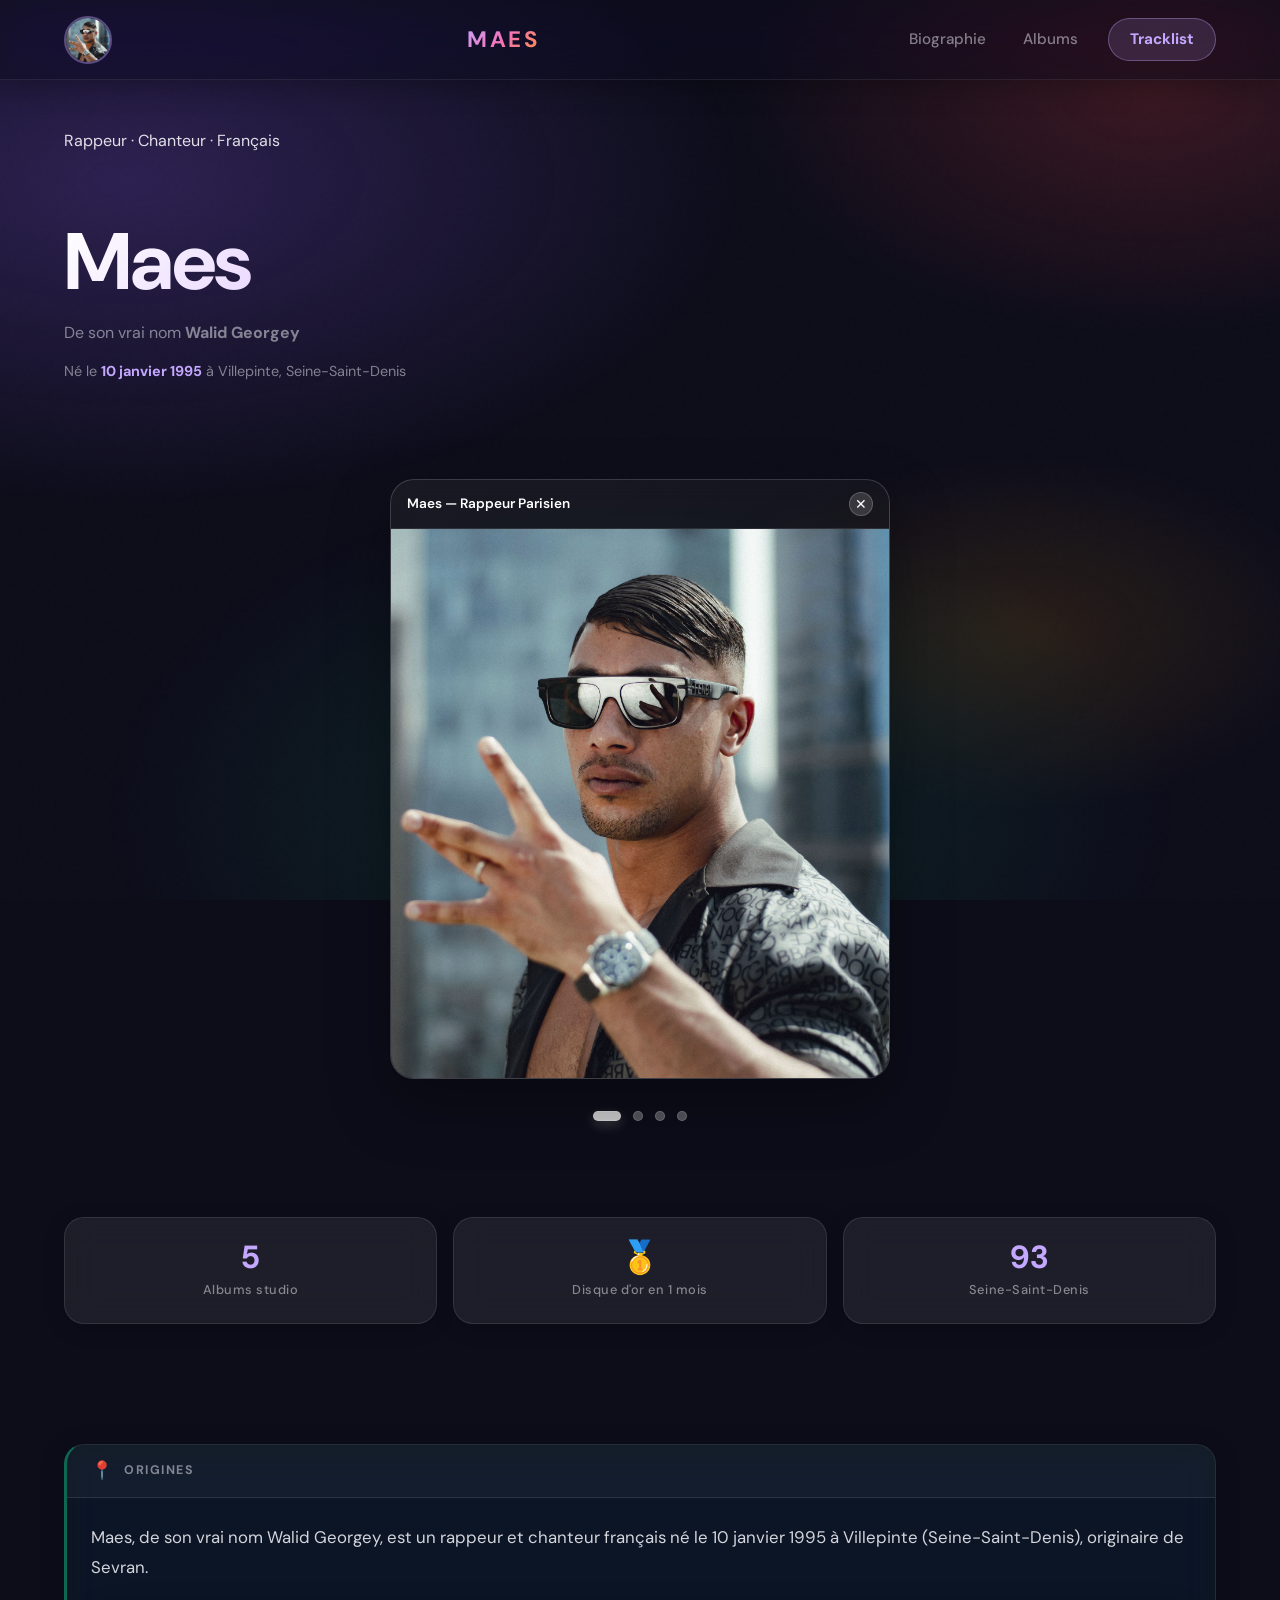
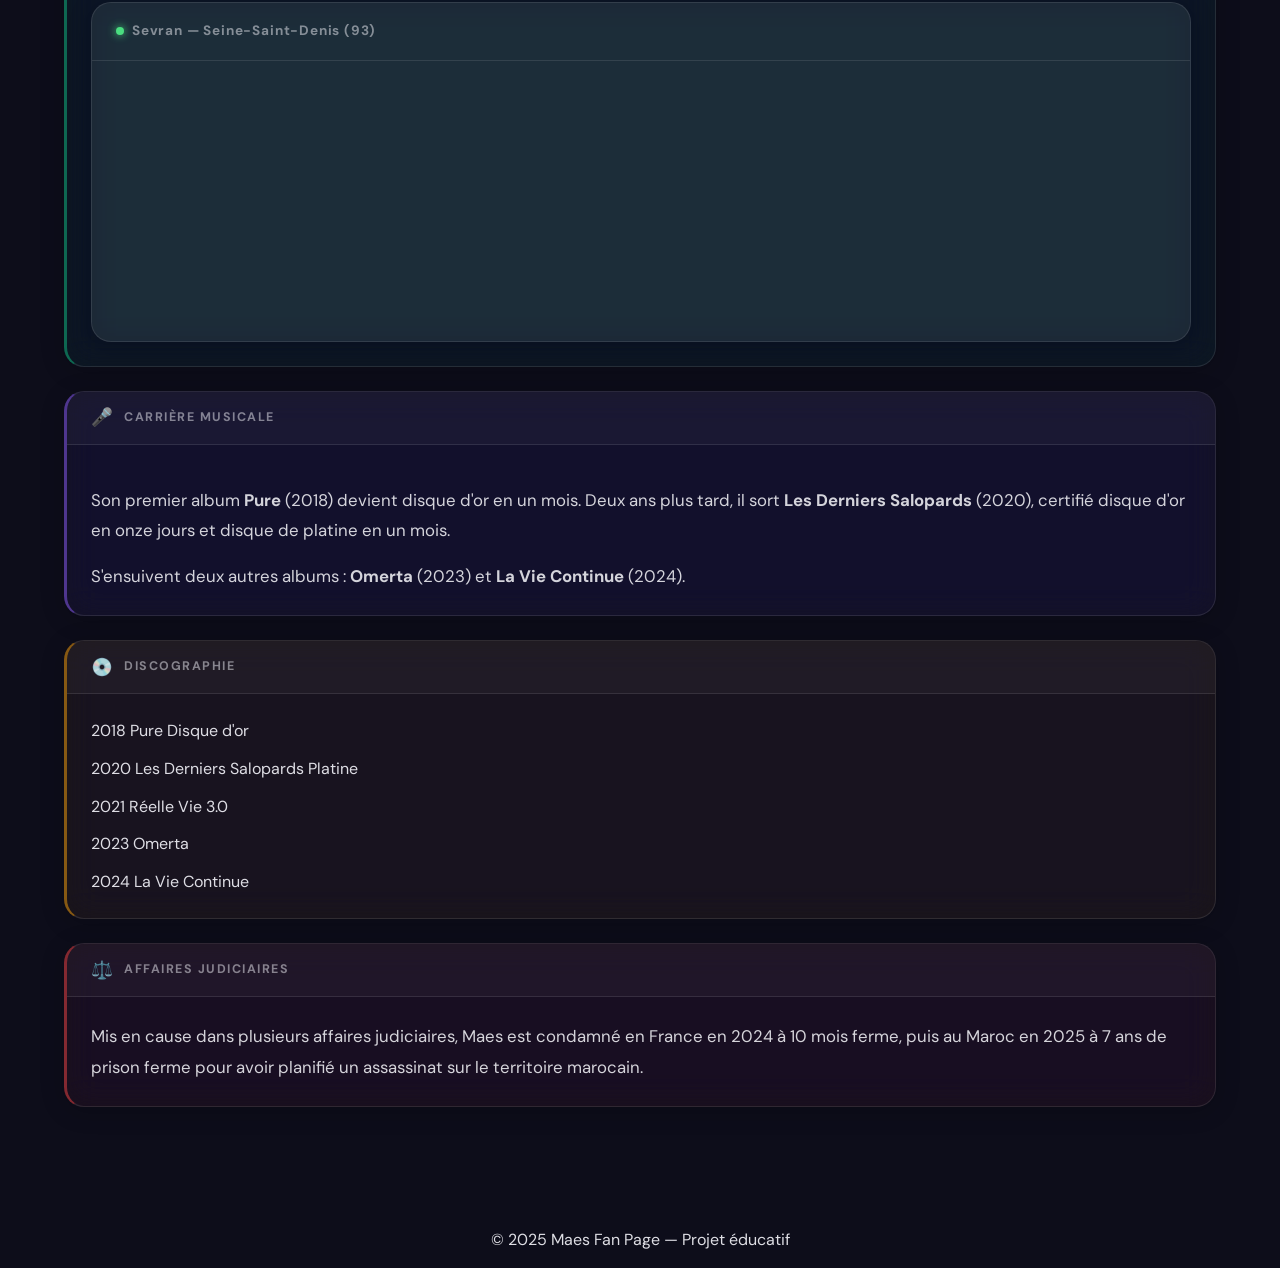
==== commit d1fc5f57: "Add files via upload" ====
--- a/index.html
+++ b/index.html
@@ -126,4 +126,4 @@
     <script src="script.js"></script>
 </body>
 
-</html>
+</html>
--- a/style.css
+++ b/style.css
@@ -897,3 +897,207 @@
 .section-block--career:hover  { box-shadow: 0 8px 32px rgba(139,  92, 246, 0.12); }
 .section-block--disco:hover   { box-shadow: 0 8px 32px rgba(245, 158,  11, 0.12); }
 .section-block--legal:hover   { box-shadow: 0 8px 32px rgba(239,  68,  68, 0.12); }
+
+
+/* ========================================
+   SAFARI TABS CAROUSEL
+   ======================================== */
+
+.safari-tabs-carousel {
+    margin: 4rem 0;
+    padding: 2rem;
+    display: flex;
+    flex-direction: column;
+    gap: 2rem;
+    align-items: center;
+}
+
+.safari-tabs-carousel__container {
+    position: relative;
+    width: 100%;
+    max-width: 500px;
+    height: 600px;
+    perspective: 1200px;
+}
+
+/* ONGLET INDIVIDUEL */
+.safari-tab {
+    position: absolute;
+    width: 100%;
+    height: 100%;
+    border-radius: 1.5rem;
+    overflow: hidden;
+    background: linear-gradient(135deg, rgba(255, 255, 255, 0.08) 0%, rgba(255, 255, 255, 0.02) 100%);
+    backdrop-filter: blur(12px);
+    border: 1px solid rgba(255, 255, 255, 0.15);
+    box-shadow: 0 25px 60px rgba(0, 0, 0, 0.35);
+    opacity: 0;
+    transform: translateX(100%) rotateY(45deg);
+    pointer-events: none;
+    transition: all 0.7s cubic-bezier(0.34, 1.56, 0.64, 1);
+    z-index: 1;
+    display: flex;
+    flex-direction: column;
+}
+
+/* ONGLET ACTIF */
+.safari-tab.is-active {
+    opacity: 1;
+    transform: translateX(0) rotateY(0deg);
+    pointer-events: auto;
+    z-index: 10;
+}
+
+/* ONGLET PRÉCÉDENT (à gauche) */
+.safari-tab.is-prev {
+    opacity: 0;
+    transform: translateX(-100%) rotateY(-45deg);
+    z-index: 5;
+}
+
+/* HEADER DE L'ONGLET */
+.safari-tab__header {
+    display: flex;
+    justify-content: space-between;
+    align-items: center;
+    padding: 0.75rem 1rem;
+    background: rgba(0, 0, 0, 0.2);
+    border-bottom: 1px solid rgba(255, 255, 255, 0.1);
+    font-size: 0.85rem;
+    font-weight: 500;
+    gap: 0.75rem;
+}
+
+.safari-tab__title {
+    color: #fff;
+    flex: 1;
+    white-space: nowrap;
+    overflow: hidden;
+    text-overflow: ellipsis;
+    font-weight: 600;
+}
+
+.safari-tab__close {
+    width: 24px;
+    height: 24px;
+    display: flex;
+    align-items: center;
+    justify-content: center;
+    background: rgba(255, 255, 255, 0.15);
+    border: 1px solid rgba(255, 255, 255, 0.2);
+    border-radius: 50%;
+    color: #fff;
+    font-size: 14px;
+    cursor: pointer;
+    transition: all 0.3s ease;
+    flex-shrink: 0;
+}
+
+.safari-tab__close:hover {
+    background: rgba(255, 255, 255, 0.25);
+    transform: scale(1.1);
+}
+
+.safari-tab__close:active {
+    transform: scale(0.95);
+}
+
+/* IMAGE */
+.safari-tab__image {
+    width: 100%;
+    height: 100%;
+    object-fit: cover;
+    flex: 1;
+}
+
+/* INDICATEURS (POINTS DE NAVIGATION) */
+.safari-carousel__indicators {
+    display: flex;
+    gap: 0.75rem;
+    justify-content: center;
+    align-items: center;
+}
+
+.carousel-dot {
+    width: 10px;
+    height: 10px;
+    border-radius: 50%;
+    background: rgba(255, 255, 255, 0.3);
+    cursor: pointer;
+    transition: all 0.3s ease;
+    border: 1px solid rgba(255, 255, 255, 0.2);
+}
+
+.carousel-dot.is-active {
+    width: 28px;
+    border-radius: 5px;
+    background: rgba(255, 255, 255, 0.8);
+    box-shadow: 0 4px 12px rgba(255, 255, 255, 0.2);
+}
+
+.carousel-dot:hover:not(.is-active) {
+    background: rgba(255, 255, 255, 0.5);
+}
+
+/* ANIMATION ENTRÉE */
+@keyframes safariTabSlideIn {
+    from {
+        opacity: 0;
+        transform: translateX(100%) rotateY(45deg);
+    }
+    to {
+        opacity: 1;
+        transform: translateX(0) rotateY(0deg);
+    }
+}
+
+.safari-tab.is-active {
+    animation: safariTabSlideIn 0.7s cubic-bezier(0.34, 1.56, 0.64, 1);
+}
+
+/* RESPONSIVE */
+@media (max-width: 768px) {
+    .safari-tabs-carousel {
+        margin: 2rem 0;
+        padding: 1rem;
+    }
+
+    .safari-tabs-carousel__container {
+        max-width: 100%;
+        height: 500px;
+    }
+
+    .safari-tab {
+        border-radius: 1.2rem;
+    }
+
+    .safari-tab__header {
+        padding: 0.6rem 0.8rem;
+        font-size: 0.75rem;
+    }
+
+    .safari-tab__close {
+        width: 20px;
+        height: 20px;
+        font-size: 12px;
+    }
+
+    .carousel-dot {
+        width: 8px;
+        height: 8px;
+    }
+
+    .carousel-dot.is-active {
+        width: 24px;
+    }
+}
+
+@media (max-width: 480px) {
+    .safari-tabs-carousel__container {
+        height: 400px;
+    }
+
+    .safari-tab {
+        border-radius: 0.8rem;
+    }
+}
